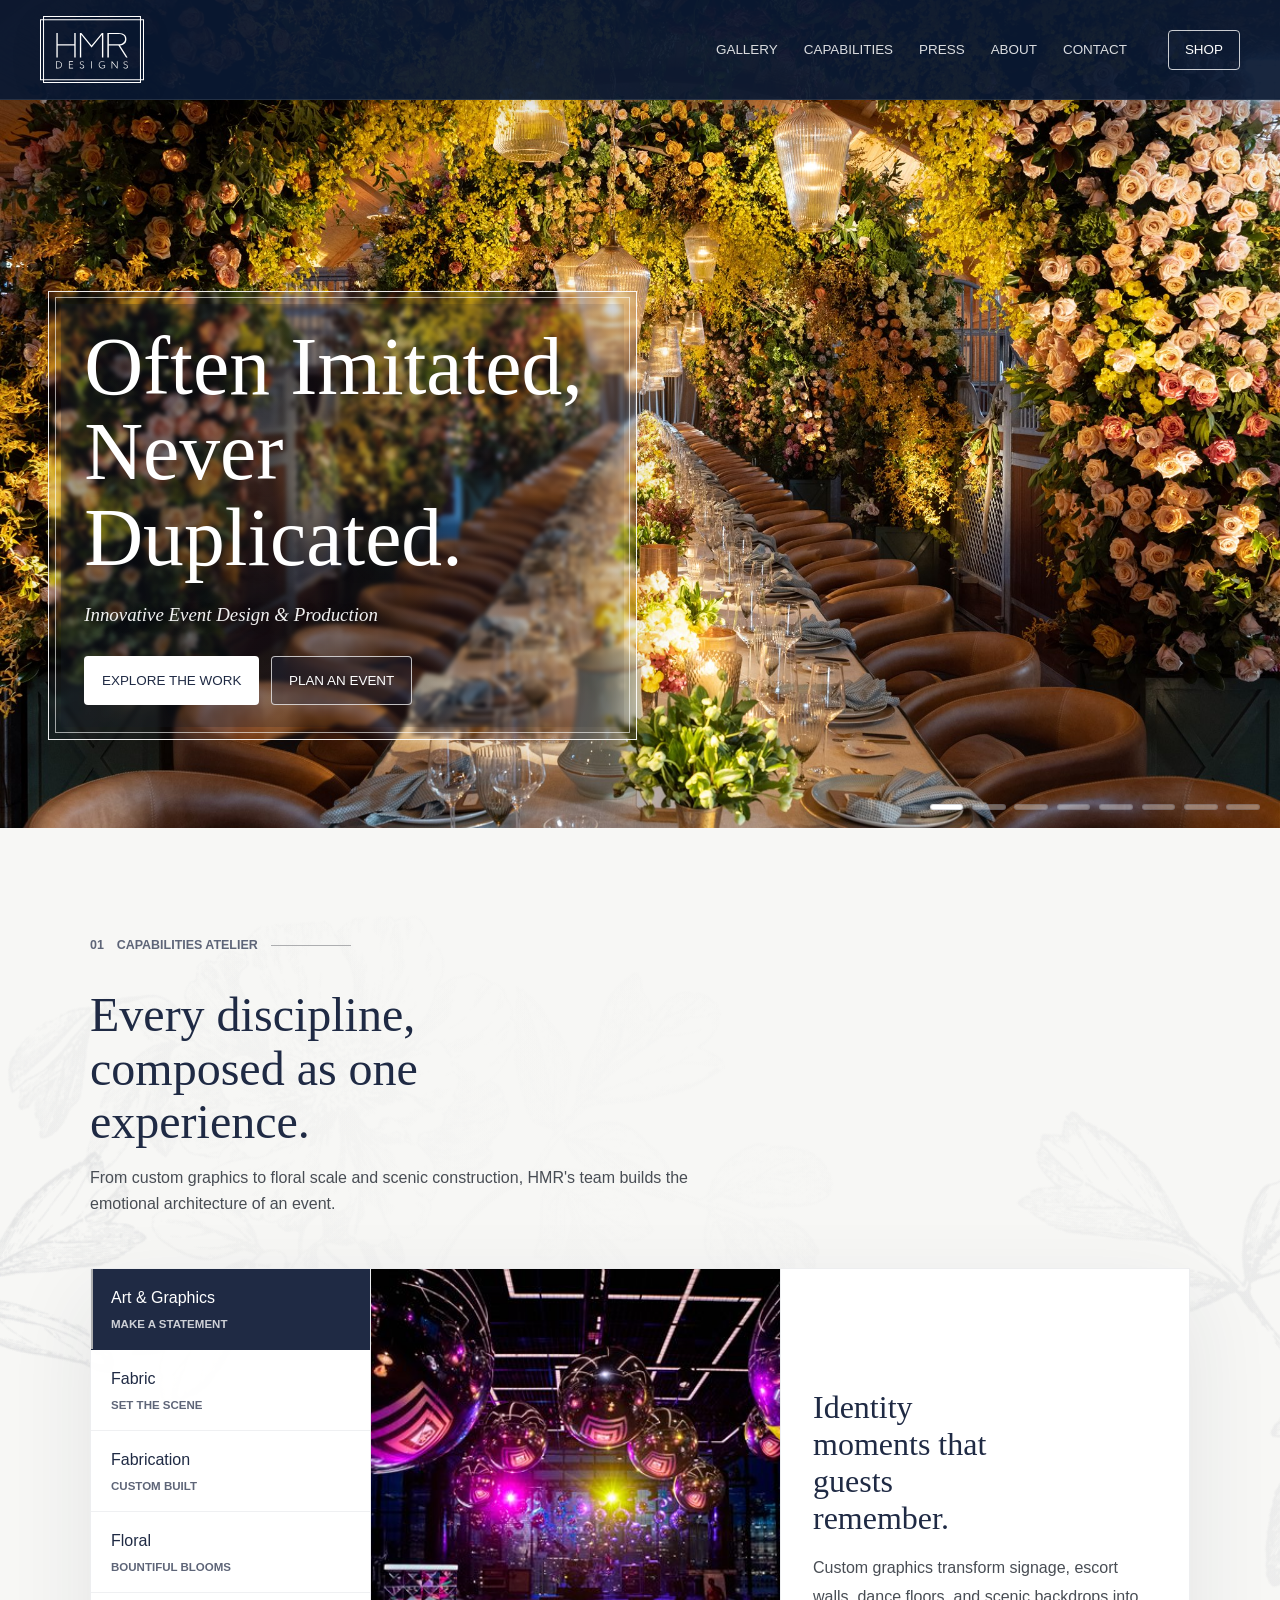
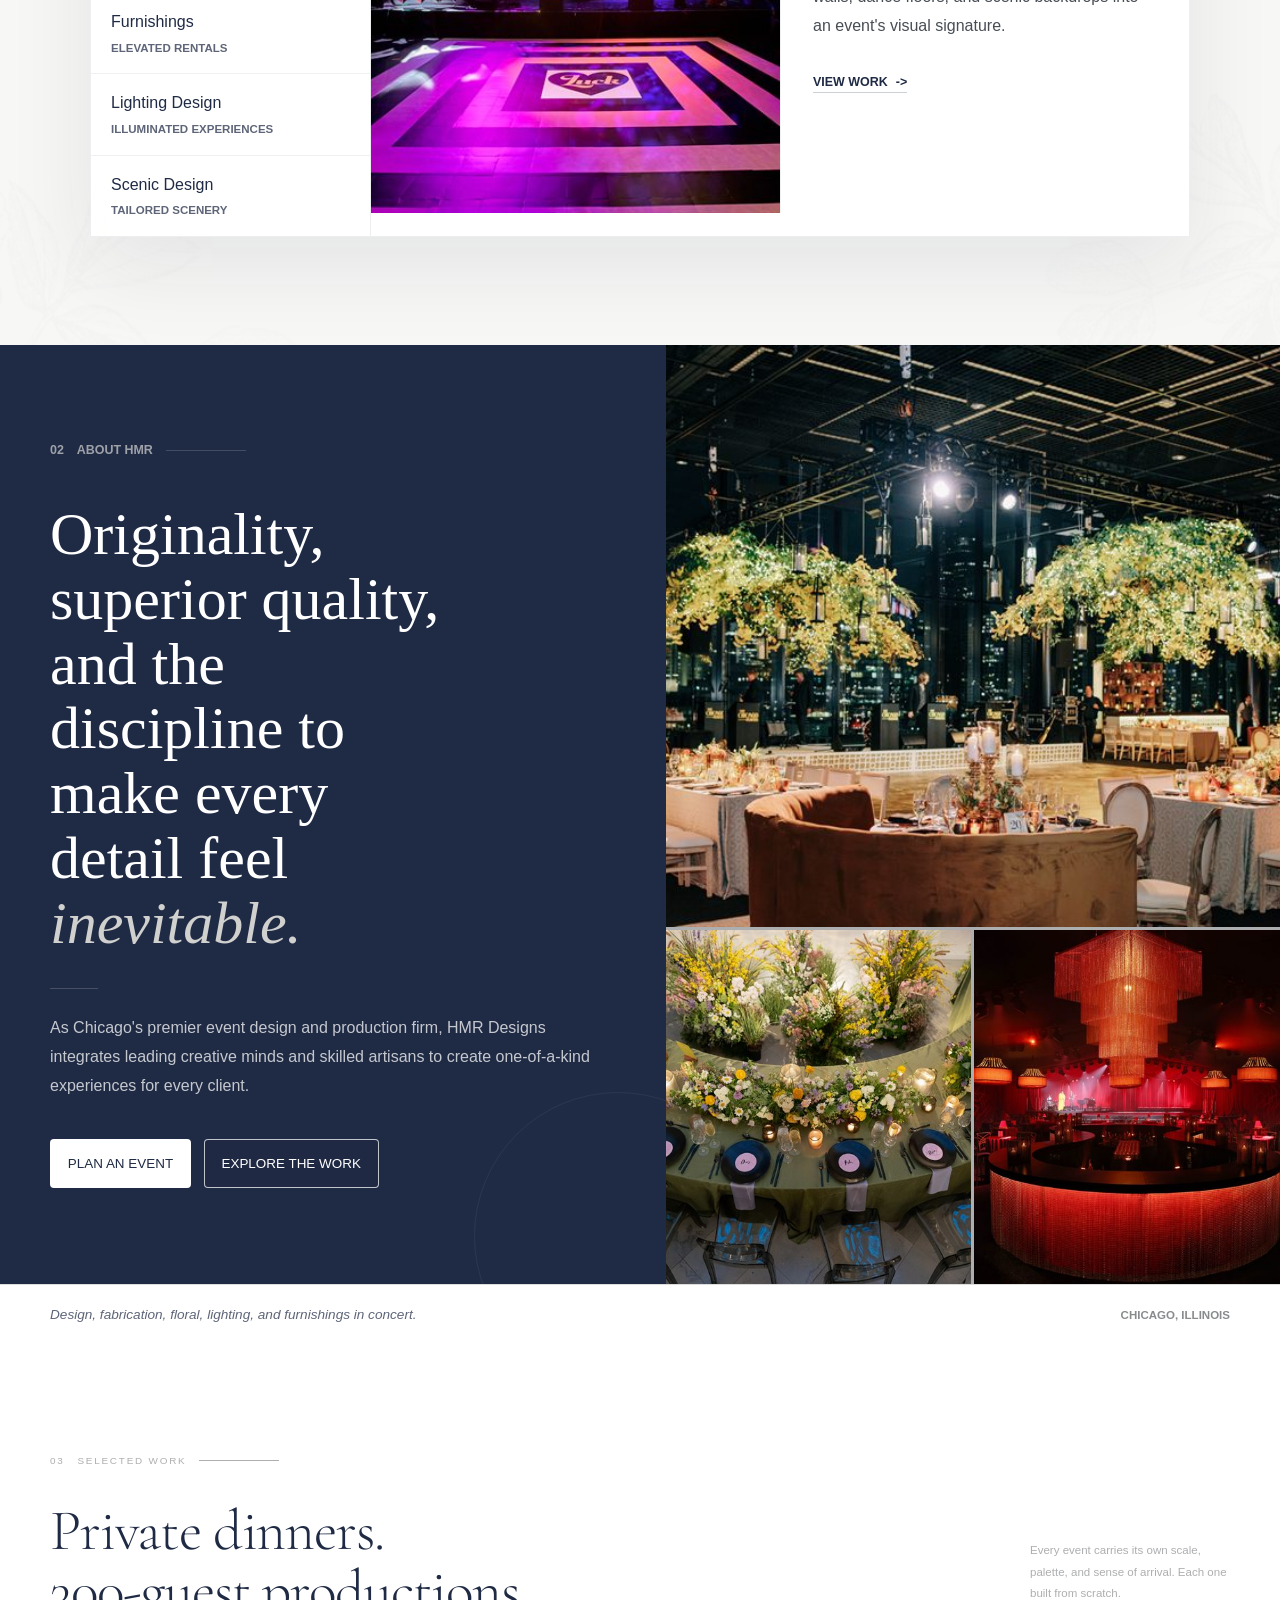
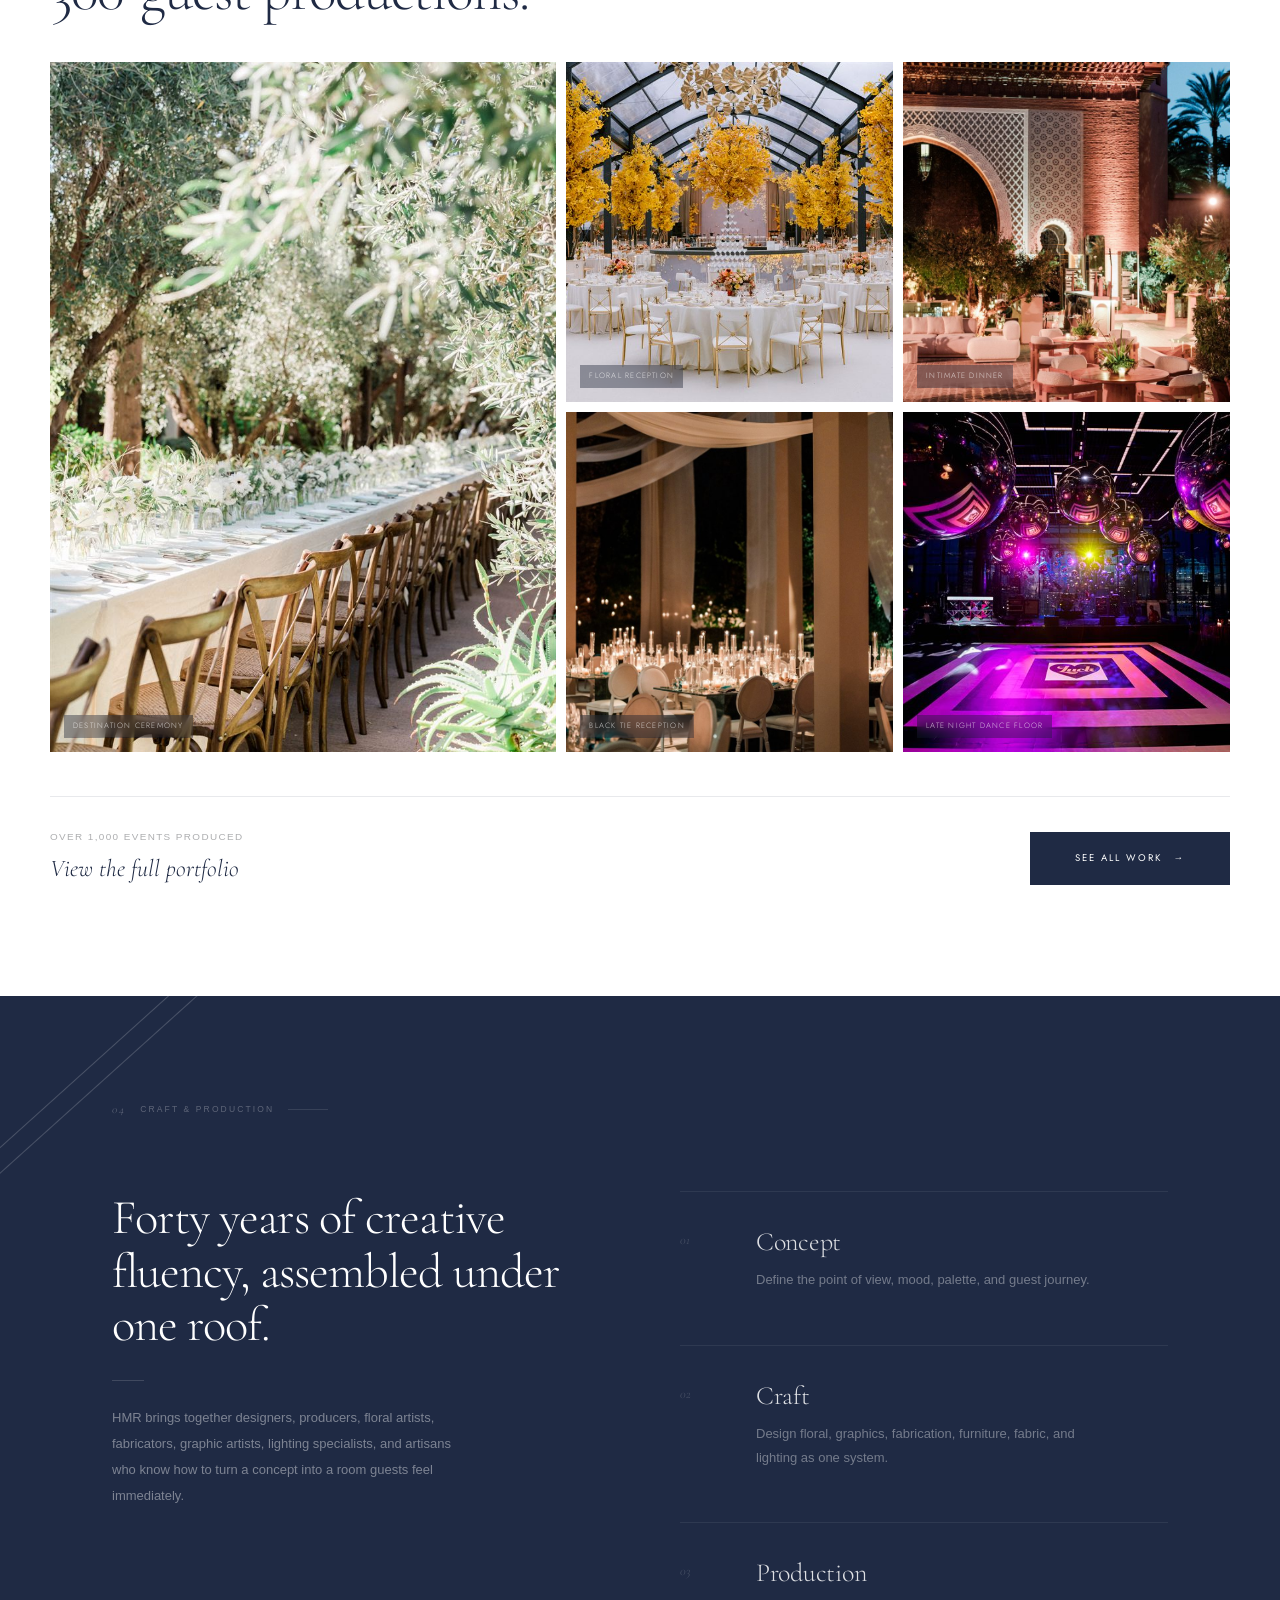
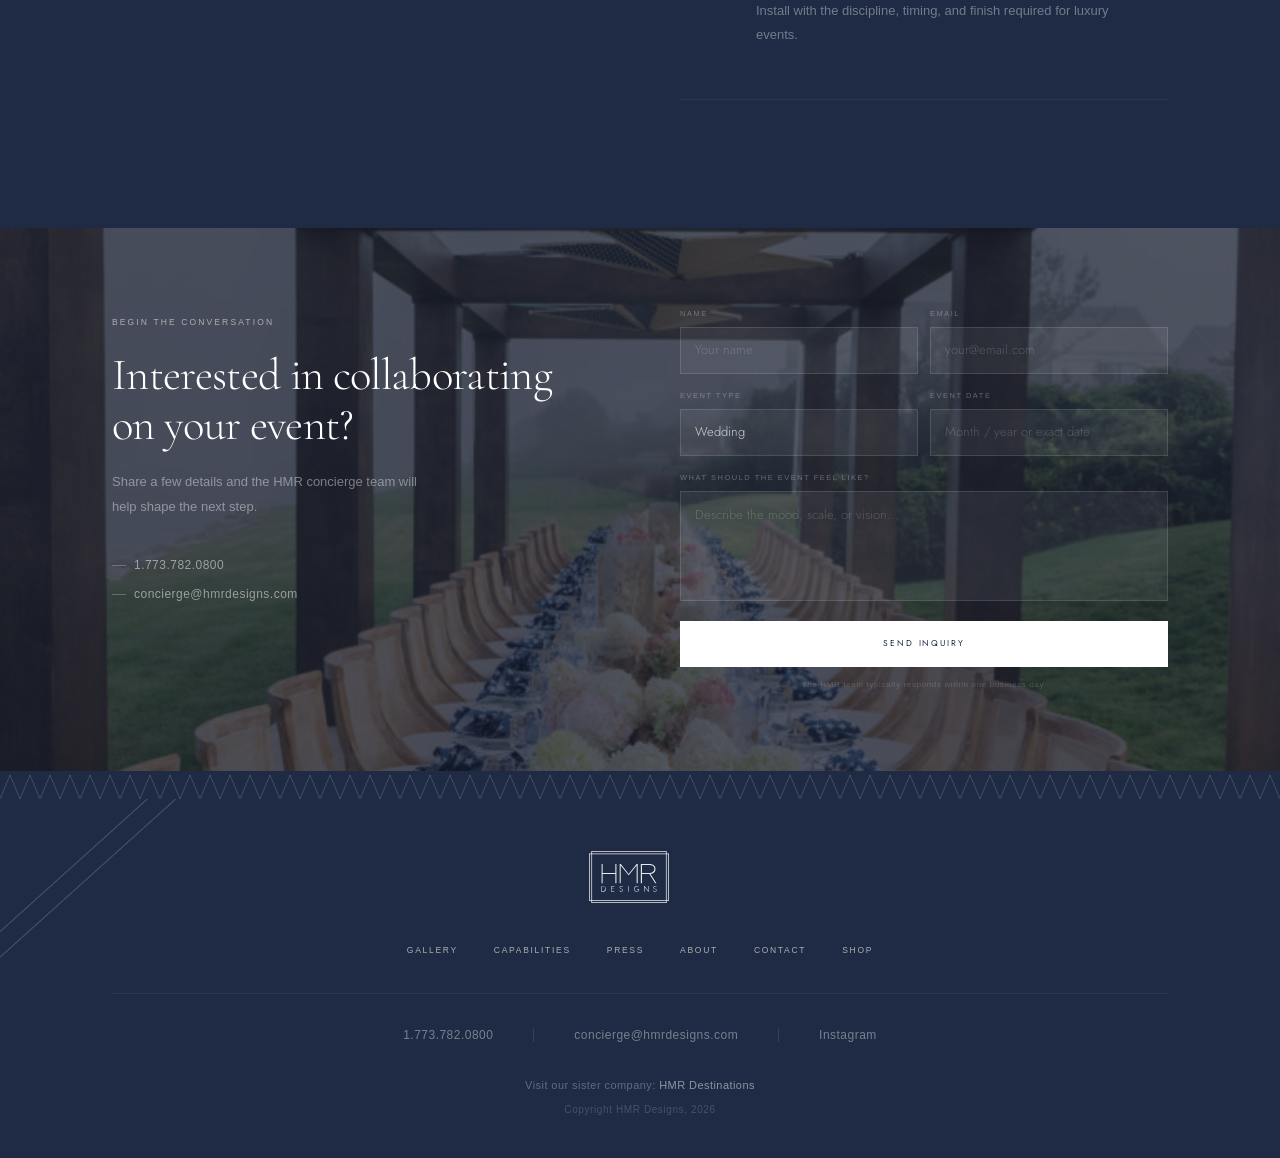
==== index.html @ d5c8f934 "Initial commit — HMR Designs site" ====
﻿<!doctype html>
<html lang="en">
  <head>
    <meta charset="utf-8">
    <meta name="viewport" content="width=device-width, initial-scale=1">
    <title>HMR Designs | Luxury Event Design & Production in Chicago</title>
    <meta
      name="description"
      content="HMR Designs is Chicago's premier event design and production firm, creating distinctive weddings, galas, corporate events, and private celebrations nationwide."
    >
    <meta name="robots" content="index, follow">
    <link rel="canonical" href="https://hmrdesigns.com/">
    <meta property="og:title" content="HMR Designs | Luxury Event Design & Production">
    <meta
      property="og:description"
      content="Conceptual design, floral, fabrication, graphics, lighting, fabric, furnishings, and scenic production for one-of-a-kind events."
    >
    <meta property="og:type" content="website">
    <meta property="og:url" content="https://hmrdesigns.com/">
    <meta property="og:image" content="assets/images/curated/hero-ally-connor-1536.jpg">
    <meta name="twitter:card" content="summary_large_image">
    <meta name="twitter:title" content="HMR Designs | Luxury Event Design & Production">
    <meta
      name="twitter:description"
      content="Tailored, refined event design and production for celebrations with a singular point of view."
    >
    <meta name="twitter:image" content="assets/images/curated/hero-ally-connor-1536.jpg">
    <link rel="icon" href="HMR-Web-Images/hmrdesigns.com_d7151a33-ef88-4022-9381-bea11927bcf3/favicon-32x32.png" type="image/png">
    <link rel="preload" as="image" href="assets/images/curated/hero-ally-connor-1536.jpg" imagesrcset="assets/images/curated/hero-ally-connor-768.jpg 768w, assets/images/curated/hero-ally-connor-1536.jpg 1536w, assets/images/curated/hero-ally-connor-2048.jpg 2048w">
    <link rel="preconnect" href="https://fonts.googleapis.com">
    <link href="https://fonts.googleapis.com/css2?family=Cormorant+Garamond:ital,wght@0,300;0,400;1,300;1,400&family=Jost:wght@200;300;400&display=swap" rel="stylesheet">
    <link rel="stylesheet" href="styles.css">
    <script type="application/ld+json">
      {
        "@context": "https://schema.org",
        "@type": "LocalBusiness",
        "name": "HMR Designs",
        "url": "https://hmrdesigns.com/",
        "image": "https://hmrdesigns.com/assets/images/curated/hero-ally-connor-1536.jpg",
        "telephone": "+1-773-782-0800",
        "email": "concierge@hmrdesigns.com",
        "address": {
          "@type": "PostalAddress",
          "addressLocality": "Chicago",
          "addressRegion": "IL",
          "addressCountry": "US"
        },
        "description": "Luxury event design and production firm specializing in floral, fabrication, graphics, lighting, fabric, furnishings, and scenic design for weddings, galas, corporate events, and private celebrations nationwide.",
        "areaServed": ["Chicago", "United States"],
        "sameAs": ["https://www.instagram.com/hmrdesigns/"]
      }
    </script>
  </head>
  <body>
    <a class="skip-link" href="#main">Skip to content</a>

    <header class="site-header" data-header>
      <a class="brand-mark" href="#top" aria-label="HMR Designs home">
        <img src="HMR%20ICONS%20and%20Logos/logo.svg" width="491" height="318" alt="HMR Designs">
      </a>

      <button class="menu-toggle" type="button" aria-expanded="false" aria-controls="site-nav">
        <span class="menu-toggle__line"></span>
        <span class="menu-toggle__text">Menu</span>
      </button>

      <nav class="site-nav" id="site-nav" aria-label="Primary navigation">
        <a href="#gallery">Gallery</a>
        <a href="#capabilities">Capabilities</a>
        <a href="#press">Press</a>
        <a href="#about">About</a>
        <a href="#contact">Contact</a>
        <a class="nav-cta" href="#shop">Shop</a>
      </nav>
    </header>

    <main id="main">
      <section class="hero" id="top" aria-label="HMR Designs homepage introduction">
        <div class="hero__media" aria-hidden="true">
          <picture class="hero-slide is-active">
            <img src="assets/images/curated/hero-floral-arch.jpg" alt="">
          </picture>
          <picture class="hero-slide">
            <img src="assets/images/curated/hero-luck-disco.jpg" alt="">
          </picture>
          <picture class="hero-slide">
            <img src="assets/images/curated/hero-daisy-tent.jpg" alt="">
          </picture>
          <picture class="hero-slide">
            <img src="assets/images/curated/hero-draped-reception.jpg" alt="">
          </picture>
          <picture class="hero-slide">
            <img src="assets/images/curated/hero-greenhouse.jpg" alt="">
          </picture>
          <picture class="hero-slide">
            <img src="assets/images/curated/hero-art-panels.jpg" alt="">
          </picture>
          <picture class="hero-slide">
            <img src="assets/images/curated/hero-colorful-tent.jpg" alt="">
          </picture>
          <picture class="hero-slide">
            <img src="assets/images/curated/hero-chateau.jpg" alt="">
          </picture>
        </div>

        <div class="hero__overlay"></div>
        <div class="hero__content reveal">
          <h1>Often Imitated, Never Duplicated.</h1>
          <p class="hero__tagline">Innovative Event Design &amp; Production</p>
          <div class="hero__actions">
            <a class="button button--light" href="#gallery">Explore the work</a>
            <a class="button button--outline" href="#contact">Plan an event</a>
          </div>
        </div>

        <div class="hero__controls" aria-label="Featured event images">
          <button type="button" class="hero-dot is-active" data-slide="0" aria-label="Image 1"></button>
          <button type="button" class="hero-dot" data-slide="1" aria-label="Image 2"></button>
          <button type="button" class="hero-dot" data-slide="2" aria-label="Image 3"></button>
          <button type="button" class="hero-dot" data-slide="3" aria-label="Image 4"></button>
          <button type="button" class="hero-dot" data-slide="4" aria-label="Image 5"></button>
          <button type="button" class="hero-dot" data-slide="5" aria-label="Image 6"></button>
          <button type="button" class="hero-dot" data-slide="6" aria-label="Image 7"></button>
          <button type="button" class="hero-dot" data-slide="7" aria-label="Image 8"></button>
        </div>
      </section>

      <section class="capabilities section-pad" id="capabilities">
        <div class="section-kicker reveal">
          <span>01</span>
          <span>Capabilities Atelier</span>
        </div>
        <div class="section-heading reveal">
          <h2>Every discipline, composed as one experience.</h2>
          <p>
            From custom graphics to floral scale and scenic construction, HMR's
            team builds the emotional architecture of an event.
          </p>
        </div>

        <div class="capability-shell reveal">
          <div class="capability-tabs" role="tablist" aria-label="HMR capabilities">
            <button id="tab-graphics" class="capability-tab is-active" type="button" role="tab" aria-selected="true" aria-controls="panel-graphics" data-panel="graphics">
              <span>Art &amp; Graphics</span>
              <small>Make a statement</small>
            </button>
            <button id="tab-fabric" class="capability-tab" type="button" role="tab" aria-selected="false" aria-controls="panel-fabric" data-panel="fabric" tabindex="-1">
              <span>Fabric</span>
              <small>Set the scene</small>
            </button>
            <button id="tab-fabrication" class="capability-tab" type="button" role="tab" aria-selected="false" aria-controls="panel-fabrication" data-panel="fabrication" tabindex="-1">
              <span>Fabrication</span>
              <small>Custom built</small>
            </button>
            <button id="tab-floral" class="capability-tab" type="button" role="tab" aria-selected="false" aria-controls="panel-floral" data-panel="floral" tabindex="-1">
              <span>Floral</span>
              <small>Bountiful blooms</small>
            </button>
            <button id="tab-furnishings" class="capability-tab" type="button" role="tab" aria-selected="false" aria-controls="panel-furnishings" data-panel="furnishings" tabindex="-1">
              <span>Furnishings</span>
              <small>Elevated rentals</small>
            </button>
            <button id="tab-lighting" class="capability-tab" type="button" role="tab" aria-selected="false" aria-controls="panel-lighting" data-panel="lighting" tabindex="-1">
              <span>Lighting Design</span>
              <small>Illuminated experiences</small>
            </button>
            <button id="tab-scenic" class="capability-tab" type="button" role="tab" aria-selected="false" aria-controls="panel-scenic" data-panel="scenic" tabindex="-1">
              <span>Scenic Design</span>
              <small>Tailored scenery</small>
            </button>
          </div>

          <div class="capability-panels">
            <article id="panel-graphics" class="capability-panel is-active" role="tabpanel" aria-labelledby="tab-graphics" data-panel="graphics">
              <picture>
                <source srcset="assets/images/curated/hero-nightlife-production-768.jpg 768w, assets/images/curated/hero-nightlife-production-1536.jpg 1536w, assets/images/curated/hero-nightlife-production-2048.jpg 2048w" sizes="(min-width: 900px) 46vw, 100vw">
                <img class="image-pos-56" src="assets/images/curated/hero-nightlife-production-1536.jpg" width="1536" height="1024" loading="lazy" decoding="async" alt="Custom graphic dance floor and dramatic nightlife production lighting.">
              </picture>
              <div>
                <h3>Identity moments that guests remember.</h3>
                <p>Custom graphics transform signage, escort walls, dance floors, and scenic backdrops into an event's visual signature.</p>
                <a class="capability-link" href="#gallery">View Work <span aria-hidden="true">-&gt;</span></a>
              </div>
            </article>
            <article id="panel-fabric" class="capability-panel" role="tabpanel" aria-labelledby="tab-fabric" data-panel="fabric" hidden>
              <picture>
                <source srcset="assets/images/curated/hero-ally-connor-768.jpg 768w, assets/images/curated/hero-ally-connor-1536.jpg 1536w, assets/images/curated/hero-ally-connor-2048.jpg 2048w" sizes="(min-width: 900px) 46vw, 100vw">
                <img class="image-pos-center" src="assets/images/curated/hero-ally-connor-1536.jpg" width="1536" height="1025" loading="lazy" decoding="async" alt="Layered reception with dramatic fabric canopy and candlelit dining.">
              </picture>
              <div>
                <h3>Rooms softened, shaped, and made theatrical.</h3>
                <p>Fabric creates scale, intimacy, movement, and atmosphere across ceremonies, receptions, stages, and dining environments.</p>
                <a class="capability-link" href="#gallery">View Work <span aria-hidden="true">-&gt;</span></a>
              </div>
            </article>
            <article id="panel-fabrication" class="capability-panel" role="tabpanel" aria-labelledby="tab-fabrication" data-panel="fabrication" hidden>
              <picture>
                <source srcset="assets/images/curated/about-production-lighting-768.jpg 768w, assets/images/curated/about-production-lighting-1536.jpg 1536w, assets/images/curated/about-production-lighting-2048.jpg 2048w" sizes="(min-width: 900px) 46vw, 100vw">
                <img class="image-pos-center" src="assets/images/curated/about-production-lighting-1536.jpg" width="1536" height="1024" loading="lazy" decoding="async" alt="Custom event build with suspended floral structures, lighting, and scenic production.">
              </picture>
              <div>
                <h3>Built pieces with presence and precision.</h3>
                <p>Custom scenic structures, bars, installations, and statement pieces are designed to hold up under both close inspection and guest energy.</p>
                <a class="capability-link" href="#gallery">View Work <span aria-hidden="true">-&gt;</span></a>
              </div>
            </article>
            <article id="panel-floral" class="capability-panel" role="tabpanel" aria-labelledby="tab-floral" data-panel="floral" hidden>
              <picture>
                <source srcset="assets/images/curated/hero-yellow-floral-768.jpg 768w, assets/images/curated/hero-yellow-floral-1536.jpg 1536w, assets/images/curated/hero-yellow-floral-2048.jpg 2048w" sizes="(min-width: 900px) 46vw, 100vw">
                <img class="image-pos-48" src="assets/images/curated/hero-yellow-floral-1536.jpg" width="1536" height="1152" loading="lazy" decoding="async" alt="Reception filled with sculptural yellow floral trees and bright white tables.">
              </picture>
              <div>
                <h3>Botanical design with architectural scale.</h3>
                <p>Floral work carries color, texture, and fragrance through the event while staying connected to the larger production story.</p>
                <a class="capability-link" href="#gallery">View Work <span aria-hidden="true">-&gt;</span></a>
              </div>
            </article>
            <article id="panel-furnishings" class="capability-panel" role="tabpanel" aria-labelledby="tab-furnishings" data-panel="furnishings" hidden>
              <picture>
                <source srcset="assets/images/curated/furnishings-royal-mansour-768.jpg 768w, assets/images/curated/furnishings-royal-mansour-1536.jpg 1536w, assets/images/curated/furnishings-royal-mansour-2048.jpg 2048w" sizes="(min-width: 900px) 46vw, 100vw">
                <img class="image-pos-42" src="assets/images/curated/furnishings-royal-mansour-1536.jpg" width="1536" height="2304" loading="lazy" decoding="async" alt="Candlelit reception seating with sculptural tables, chairs, and fabric details.">
              </picture>
              <div>
                <h3>Every seat, surface, and lounge with intent.</h3>
                <p>Furniture selections define how guests gather, linger, dine, and move through the celebration.</p>
                <a class="capability-link" href="#gallery">View Work <span aria-hidden="true">-&gt;</span></a>
              </div>
            </article>
            <article id="panel-lighting" class="capability-panel" role="tabpanel" aria-labelledby="tab-lighting" data-panel="lighting" hidden>
              <picture>
                <source srcset="assets/images/curated/lighting-red-lounge-768.jpg 768w, assets/images/curated/lighting-red-lounge-1536.jpg 1536w, assets/images/curated/lighting-red-lounge-2048.jpg 2048w" sizes="(min-width: 900px) 46vw, 100vw">
                <img class="image-pos-center" src="assets/images/curated/lighting-red-lounge-1536.jpg" width="1536" height="1024" loading="lazy" decoding="async" alt="Red-lit event lounge with glowing chandeliers, lamps, and stage lighting.">
              </picture>
              <div>
                <h3>Atmosphere tuned moment by moment.</h3>
                <p>Lighting brings dimension, rhythm, and emotional timing to the design, from ceremony glow to late-night transformation.</p>
                <a class="capability-link" href="#gallery">View Work <span aria-hidden="true">-&gt;</span></a>
              </div>
            </article>
            <article id="panel-scenic" class="capability-panel" role="tabpanel" aria-labelledby="tab-scenic" data-panel="scenic" hidden>
              <picture>
                <source srcset="assets/images/curated/scenic-glass-ceremony-768.jpg 768w, assets/images/curated/scenic-glass-ceremony-1536.jpg 1536w, assets/images/curated/scenic-glass-ceremony-2048.jpg 2048w" sizes="(min-width: 900px) 46vw, 100vw">
                <img class="image-pos-42" src="assets/images/curated/scenic-glass-ceremony-1536.jpg" width="1536" height="2048" loading="lazy" decoding="async" alt="Glass-walled ceremony environment with mountain views, aisle florals, and pale seating.">
              </picture>
              <div>
                <h3>Environments composed from the ground up.</h3>
                <p>Scenic design gives the event its world: arrival, reveal, ceremony, dinner, stage, and every transition in between.</p>
                <a class="capability-link" href="#gallery">View Work <span aria-hidden="true">-&gt;</span></a>
              </div>
            </article>
          </div>
        </div>
      </section>

      <section class="about-feature" id="about" aria-labelledby="about-title">
        <div class="about-feature__grid">
          <div class="about-feature__copy reveal">
            <div class="section-kicker section-kicker--on-dark">
              <span>02</span>
              <span>About HMR</span>
            </div>
            <h2 class="about-feature__title" id="about-title">
              Originality, superior quality, and the discipline to make every detail feel <em>inevitable.</em>
            </h2>
            <div class="about-feature__rule" aria-hidden="true"></div>
            <p>
              As Chicago's premier event design and production firm, HMR Designs integrates leading creative minds and skilled artisans to create one-of-a-kind experiences for every client.
            </p>
            <div class="about-feature__actions" aria-label="About HMR actions">
              <a class="button button--light" href="#contact">Plan an Event</a>
              <a class="button button--outline" href="#gallery">Explore the Work</a>
            </div>
          </div>

          <div class="about-feature__media reveal" aria-label="HMR event design details">
            <figure class="about-feature__image about-feature__image--hero">
              <picture>
                <source
                  srcset="assets/images/curated/about-reception-details-768.jpg 768w, assets/images/curated/about-reception-details-1536.jpg 1536w, assets/images/curated/about-reception-details-2048.jpg 2048w"
                  sizes="(min-width: 1040px) 48vw, 100vw"
                >
                <img
                  class="image-pos-center"
                  src="assets/images/curated/about-reception-details-1536.jpg"
                  width="1536"
                  height="1024"
                  loading="lazy"
                  decoding="async"
                  alt="Lush reception tables with layered floral, lighting, and scenic ceiling detail."
                >
              </picture>
            </figure>
            <figure class="about-feature__image">
              <picture>
                <source
                  srcset="assets/images/curated/about-floral-environment-768.jpg 768w, assets/images/curated/about-floral-environment-1536.jpg 1536w, assets/images/curated/about-floral-environment-2048.jpg 2048w"
                  sizes="(min-width: 1040px) 24vw, 50vw"
                >
                <img
                  class="image-pos-center"
                  src="assets/images/curated/about-floral-environment-1536.jpg"
                  width="1536"
                  height="1024"
                  loading="lazy"
                  decoding="async"
                  alt="Bright reception space with yellow floral trees and white dining tables."
                >
              </picture>
            </figure>
            <figure class="about-feature__image">
              <picture>
                <source
                  srcset="assets/images/curated/about-production-lighting-768.jpg 768w, assets/images/curated/about-production-lighting-1536.jpg 1536w, assets/images/curated/about-production-lighting-2048.jpg 2048w"
                  sizes="(min-width: 1040px) 24vw, 50vw"
                >
                <img
                  class="image-pos-center"
                  src="assets/images/curated/about-production-lighting-1536.jpg"
                  width="1536"
                  height="1024"
                  loading="lazy"
                  decoding="async"
                  alt="Modern event production with suspended lighting, floral canopies, and skyline views."
                >
              </picture>
            </figure>
          </div>
        </div>

        <div class="about-feature__caption reveal">
          <span>Design, fabrication, floral, lighting, and furnishings in concert.</span>
          <span>Chicago, Illinois</span>
        </div>
      </section>

      <section class="gallery section-pad" id="gallery">
        <div class="section-kicker reveal">
          <span>03</span>
          <span>Selected Work</span>
        </div>

        <div class="gallery-headline reveal">
          <h2>Private dinners.<br>300-guest productions.</h2>
          <p>Every event carries its own scale, palette, and sense of arrival. Each one built from scratch.</p>
        </div>

        <div class="gallery-wrap reveal" aria-label="Selected HMR event work">
          <div class="gallery-mosaic">

            <div class="gallery-item gallery-item--hero">
              <picture>
                <source srcset="assets/images/curated/gallery-oberoi-ceremony-768.jpg 768w, assets/images/curated/gallery-oberoi-ceremony-1536.jpg 1536w, assets/images/curated/gallery-oberoi-ceremony-2048.jpg 2048w" sizes="(min-width: 900px) 52vw, 100vw">
                <img class="image-pos-42" src="assets/images/curated/gallery-oberoi-ceremony-1536.jpg" width="1536" height="2304" loading="lazy" decoding="async" alt="Destination ceremony aisle with lush florals beneath a glass pavilion.">
              </picture>
              <div class="img-tag">Destination ceremony</div>
              <div class="img-overlay">
                <span class="overlay-title">Outdoor ceremony design</span>
                <span class="overlay-sub">Ceremony &mdash; Abroad</span>
              </div>
            </div>

            <div class="gallery-item gallery-item--sm">
              <picture>
                <source srcset="assets/images/curated/hero-yellow-floral-768.jpg 768w, assets/images/curated/hero-yellow-floral-1536.jpg 1536w, assets/images/curated/hero-yellow-floral-2048.jpg 2048w" sizes="(min-width: 900px) 24vw, 100vw">
                <img class="image-pos-48" src="assets/images/curated/hero-yellow-floral-1536.jpg" width="1536" height="1152" loading="lazy" decoding="async" alt="Bright reception environment with yellow floral trees and white dining tables.">
              </picture>
              <div class="img-tag">Floral reception</div>
              <div class="img-overlay">
                <span class="overlay-title">Full floral environment</span>
                <span class="overlay-sub">Reception &mdash; Chicago</span>
              </div>
            </div>

            <div class="gallery-item gallery-item--sm">
              <picture>
                <source srcset="assets/images/curated/furnishings-royal-mansour-768.jpg 768w, assets/images/curated/furnishings-royal-mansour-1536.jpg 1536w, assets/images/curated/furnishings-royal-mansour-2048.jpg 2048w" sizes="(min-width: 900px) 24vw, 100vw">
                <img class="image-pos-42" src="assets/images/curated/furnishings-royal-mansour-1536.jpg" width="1536" height="2304" loading="lazy" decoding="async" alt="Candlelit intimate reception seating with sculptural furnishings.">
              </picture>
              <div class="img-tag">Intimate dinner</div>
              <div class="img-overlay">
                <span class="overlay-title">Candlelit private dining</span>
                <span class="overlay-sub">Reception &mdash; Chicago</span>
              </div>
            </div>

            <div class="gallery-item gallery-item--sm">
              <picture>
                <source srcset="assets/images/curated/gallery-royal-candlelit-768.jpg 768w, assets/images/curated/gallery-royal-candlelit-1536.jpg 1536w, assets/images/curated/gallery-royal-candlelit-2048.jpg 2048w" sizes="(min-width: 900px) 24vw, 100vw">
                <img class="image-pos-50" src="assets/images/curated/gallery-royal-candlelit-1536.jpg" width="1536" height="1024" loading="lazy" decoding="async" alt="Candlelit reception dining under sculptural fabric.">
              </picture>
              <div class="img-tag">Black tie reception</div>
              <div class="img-overlay">
                <span class="overlay-title">Candlelit reception</span>
                <span class="overlay-sub">Reception &mdash; Chicago</span>
              </div>
            </div>

            <div class="gallery-item gallery-item--sm">
              <picture>
                <source srcset="assets/images/curated/hero-nightlife-production-768.jpg 768w, assets/images/curated/hero-nightlife-production-1536.jpg 1536w, assets/images/curated/hero-nightlife-production-2048.jpg 2048w" sizes="(min-width: 900px) 24vw, 100vw">
                <img class="image-pos-56" src="assets/images/curated/hero-nightlife-production-1536.jpg" width="1536" height="1024" loading="lazy" decoding="async" alt="Nightlife production with custom dance floor graphics and saturated lighting.">
              </picture>
              <div class="img-tag">Late night dance floor</div>
              <div class="img-overlay">
                <span class="overlay-title">Custom production nightlife</span>
                <span class="overlay-sub">Corporate &mdash; Chicago</span>
              </div>
            </div>

          </div>
        </div>

        <div class="gallery-cta reveal">
          <div class="gallery-cta__left">
            <span class="gallery-cta__eyebrow">Over 1,000 events produced</span>
            <span class="gallery-cta__italic">View the full portfolio</span>
          </div>
          <a class="gallery-cta__btn" href="#contact">See All Work <span aria-hidden="true">&rarr;</span></a>
        </div>
      </section>

      <!-- Craft & Production -->
      <section class="craft-section" id="press">
        <img class="craft-floral craft-floral--1" src="PICSSSSSSSSS/1.png" aria-hidden="true" alt="" width="1024" height="1024">
        <img class="craft-floral craft-floral--2" src="PICSSSSSSSSS/2.png" aria-hidden="true" alt="" width="1024" height="1024">
        <div class="craft-inner">
          <div class="craft-tag reveal">
            <span class="craft-tag__num">04</span>
            Craft &amp; Production
          </div>
          <div class="craft-grid">
            <div class="craft-left reveal">
              <h2>Forty years of creative fluency, assembled under one roof.</h2>
              <div class="craft-rule"></div>
              <p>HMR brings together designers, producers, floral artists, fabricators, graphic artists, lighting specialists, and artisans who know how to turn a concept into a room guests feel immediately.</p>
            </div>
            <div class="craft-right reveal">
              <div class="process-item">
                <span class="process-num">01</span>
                <div class="process-body">
                  <h3 class="process-title">Concept</h3>
                  <p class="process-desc">Define the point of view, mood, palette, and guest journey.</p>
                  <div class="process-detail">Design direction &amp; mood development</div>
                </div>
              </div>
              <div class="process-item">
                <span class="process-num">02</span>
                <div class="process-body">
                  <h3 class="process-title">Craft</h3>
                  <p class="process-desc">Design floral, graphics, fabrication, furniture, fabric, and lighting as one system.</p>
                  <div class="process-detail">All disciplines built in-house</div>
                </div>
              </div>
              <div class="process-item">
                <span class="process-num">03</span>
                <div class="process-body">
                  <h3 class="process-title">Production</h3>
                  <p class="process-desc">Install with the discipline, timing, and finish required for luxury events.</p>
                  <div class="process-detail">Full install &amp; day-of execution</div>
                </div>
              </div>
            </div>
          </div>
        </div>
      </section>

      <!-- Contact Band -->
      <div class="contact-band" id="contact">
        <div class="contact-bg" aria-hidden="true">
          <img src="HMR-Web-Images/TKBRehearsal-768x1023.jpg.jpeg" width="768" height="1023" loading="lazy" decoding="async" alt="">
        </div>
        <div class="contact-inner">
          <div class="contact-left">
            <span class="contact-eyebrow">Begin the Conversation</span>
            <h2 class="contact-headline">Interested in collaborating on your event?</h2>
            <p class="contact-sub">Share a few details and the HMR concierge team will help shape the next step.</p>
            <div class="contact-links">
              <a href="tel:+17737820800" class="contact-link">1.773.782.0800</a>
              <a href="mailto:concierge@hmrdesigns.com" class="contact-link">concierge@hmrdesigns.com</a>
            </div>
          </div>
          <form class="contact-form" data-inquiry-form>
            <div class="cb-form-row">
              <div class="cb-form-field">
                <label class="cb-form-label" for="name">Name</label>
                <input class="cb-form-input" id="name" name="name" type="text" placeholder="Your name" autocomplete="name" required>
              </div>
              <div class="cb-form-field">
                <label class="cb-form-label" for="email">Email</label>
                <input class="cb-form-input" id="email" name="email" type="email" placeholder="your@email.com" autocomplete="email" required>
              </div>
            </div>
            <div class="cb-form-row">
              <div class="cb-form-field">
                <label class="cb-form-label" for="eventType">Event Type</label>
                <select class="cb-form-select" id="eventType" name="eventType">
                  <option>Wedding</option>
                  <option>Corporate</option>
                  <option>Social</option>
                  <option>Destination</option>
                  <option>Other</option>
                </select>
              </div>
              <div class="cb-form-field">
                <label class="cb-form-label" for="date">Event Date</label>
                <input class="cb-form-input" id="date" name="date" type="text" placeholder="Month / year or exact date">
              </div>
            </div>
            <div class="cb-form-row cb-form-row--full">
              <div class="cb-form-field">
                <label class="cb-form-label" for="message">What should the event feel like?</label>
                <textarea class="cb-form-textarea" id="message" name="message" placeholder="Describe the mood, scale, or vision…" required></textarea>
              </div>
            </div>
            <button class="cb-btn-submit" type="submit">Send Inquiry</button>
            <p class="cb-form-note">The HMR team typically responds within one business day.</p>
          </form>
        </div>
      </div>
    </main>

    <!-- Herringbone Divider -->
    <div class="herringbone" aria-hidden="true">
      <svg viewBox="0 0 1440 28" preserveAspectRatio="xMidYMid slice" xmlns="http://www.w3.org/2000/svg">
        <defs>
          <pattern id="hb" x="0" y="0" width="40" height="28" patternUnits="userSpaceOnUse">
            <polyline points="0,28 10,4 20,28" fill="none" stroke="rgba(173,174,176,0.25)" stroke-width="1"/>
            <polyline points="20,28 30,4 40,28" fill="none" stroke="rgba(173,174,176,0.25)" stroke-width="1"/>
          </pattern>
        </defs>
        <rect width="1440" height="28" fill="url(#hb)"/>
      </svg>
    </div>

    <!-- Footer -->
    <footer class="site-footer" id="shop">
      <img class="footer-floral footer-floral--1" src="PICSSSSSSSSS/1.png" aria-hidden="true" alt="" width="1024" height="1024">
      <img class="footer-floral footer-floral--2" src="PICSSSSSSSSS/2.png" aria-hidden="true" alt="" width="1024" height="1024">
      <div class="footer-inner">
        <a class="footer-logo" href="#top" aria-label="Back to top">
          <img src="HMR%20ICONS%20and%20Logos/logo.svg" width="491" height="318" alt="HMR Designs">
        </a>
        <ul class="footer-nav" aria-label="Footer navigation">
          <li><a href="#gallery">Gallery</a></li>
          <li><a href="#capabilities">Capabilities</a></li>
          <li><a href="#press">Press</a></li>
          <li><a href="#about">About</a></li>
          <li><a href="#contact">Contact</a></li>
          <li><a href="#shop">Shop</a></li>
        </ul>
        <div class="footer-rule"></div>
        <div class="footer-contact">
          <a href="tel:+17737820800">1.773.782.0800</a>
          <div class="sep" aria-hidden="true"></div>
          <a href="mailto:concierge@hmrdesigns.com">concierge@hmrdesigns.com</a>
          <div class="sep" aria-hidden="true"></div>
          <a href="https://www.instagram.com/hmrdesigns/" rel="noreferrer">Instagram</a>
        </div>
        <div class="footer-bottom">
          <p class="footer-sister">Visit our sister company: <a href="https://hmrdestinations.hmrdesigns.com/" rel="noreferrer">HMR Destinations</a></p>
          <p class="footer-copy">Copyright HMR Designs, 2026</p>
        </div>
      </div>
    </footer>
    <script src="main.js" defer></script>
  </body>
</html>
---- styles.css ----
﻿:root {
  --gray-100: #f7f7f5;
  --gray-200: #d0d0ce;
  --gray-300: #adaeb0;
  --gray-500: #888b8d;
  --blue-500: #5e6578;
  --blue-700: #1f2a44;
  --blue-800: #1b365d;
  --green-600: #486553;
  --ink: #1a1b1f;
  --white: #ffffff;
  --shadow: 0 28px 70px rgba(27, 54, 93, 0.18);
}

*,
*::before,
*::after {
  box-sizing: border-box;
}

html {
  scroll-behavior: smooth;
  scroll-padding-top: 6.25rem;
}

body {
  margin: 0;
  color: var(--ink);
  background: var(--gray-100);
  font-family: "Avenir Next", "Segoe UI", Arial, sans-serif;
  line-height: 1.6;
}

body.nav-open {
  overflow: hidden;
}

img,
picture {
  display: block;
  max-width: 100%;
}

img {
  height: auto;
}

a {
  color: inherit;
  text-decoration: none;
}

button,
input,
select,
textarea {
  font: inherit;
}

:focus-visible {
  outline: 3px solid var(--green-600);
  outline-offset: 4px;
}

::selection {
  color: var(--white);
  background: var(--blue-700);
}

.skip-link {
  position: fixed;
  z-index: 100;
  top: 1rem;
  left: 1rem;
  padding: 0.8rem 1rem;
  color: var(--white);
  background: var(--blue-700);
  transform: translateY(-150%);
  transition: transform 180ms ease;
}

.skip-link:focus {
  transform: translateY(0);
}

.site-header {
  position: fixed;
  z-index: 50;
  top: 0;
  left: 0;
  width: 100%;
  display: flex;
  align-items: center;
  justify-content: space-between;
  gap: 1.5rem;
  min-height: 5.25rem;
  padding: 1rem 1.25rem;
  color: var(--white);
  background: rgba(10, 25, 50, 0.94);
  border-bottom: 1px solid rgba(255, 255, 255, 0.1);
  box-shadow: 0 12px 34px rgba(0, 0, 0, 0.14);
  transition: background 220ms ease, box-shadow 220ms ease;
}

.site-header.is-scrolled,
.site-header.is-open {
  background: rgba(10, 25, 50, 0.96);
  box-shadow: 0 14px 36px rgba(0, 0, 0, 0.16);
}

.site-header.is-scrolled {
  min-height: 5.25rem;
}

.brand-mark,
.footer-logo {
  display: inline-flex;
  align-items: center;
}

.brand-mark {
  position: relative;
  z-index: 2;
  flex: 0 0 auto;
  width: 5.2rem;
}

.footer-logo {
  width: 6.4rem;
}

.brand-mark img,
.footer-logo img {
  width: 100%;
  filter: drop-shadow(0 8px 18px rgba(0, 0, 0, 0.16));
}

.site-nav {
  display: none;
  position: relative;
  z-index: 2;
}

.site-nav a,
.footer-inner nav a {
  position: relative;
  font-size: 0.84rem;
  font-weight: 500;
  text-transform: uppercase;
  color: rgba(255, 255, 255, 0.85);
  text-shadow: none;
  transition: color 180ms ease, opacity 180ms ease;
}

.site-nav a:hover,
.site-nav a:focus-visible {
  color: var(--white);
}

.site-nav a::after,
.footer-inner nav a::after {
  position: absolute;
  right: 0;
  bottom: -0.35rem;
  left: 0;
  height: 1px;
  content: "";
  background: currentColor;
  transform: scaleX(0);
  transform-origin: left;
  transition: transform 180ms ease;
}

.site-nav a:hover::after,
.site-nav a:focus-visible::after,
.footer-inner nav a:hover::after,
.footer-inner nav a:focus-visible::after {
  transform: scaleX(1);
}

.site-nav a::after {
  display: none;
}

.site-nav .nav-cta {
  color: var(--white);
  opacity: 1;
}

.menu-toggle {
  position: relative;
  z-index: 2;
  display: inline-flex;
  align-items: center;
  gap: 0.65rem;
  min-height: 2.75rem;
  padding: 0.6rem 0.8rem;
  color: var(--white);
  background: transparent;
  border: 1px solid rgba(255, 255, 255, 0.65);
  border-radius: 4px;
  cursor: pointer;
}

.menu-toggle__line {
  width: 1.1rem;
  height: 1px;
  background: currentColor;
  box-shadow: 0 6px 0 currentColor, 0 -6px 0 currentColor;
}

.menu-toggle__text {
  font-size: 0.8rem;
  font-weight: 700;
  text-transform: uppercase;
}

.site-nav.is-open {
  position: fixed;
  inset: 5.75rem 1rem auto 1rem;
  display: grid;
  gap: 0;
  padding: 1rem;
  color: var(--white);
  background: rgba(10, 25, 50, 0.98);
  border: 1px solid rgba(255, 255, 255, 0.2);
  border-radius: 6px;
  box-shadow: var(--shadow);
}

.site-nav.is-open a {
  min-height: 3.25rem;
  display: flex;
  align-items: center;
  border-bottom: 1px solid rgba(255, 255, 255, 0.16);
}

.site-nav.is-open a:last-child {
  border-bottom: 0;
}

.site-nav.is-open .nav-cta {
  justify-content: center;
  min-height: 2.8rem;
  margin-top: 0.75rem;
  border: 1px solid rgba(255, 255, 255, 0.8);
  border-radius: 4px;
}

.hero {
  position: relative;
  min-height: 92svh;
  display: grid;
  align-items: end;
  overflow: hidden;
  color: var(--white);
  background: var(--blue-700);
}

.hero__media,
.hero-slide,
.hero-slide img,
.hero__overlay {
  position: absolute;
  inset: 0;
}

.hero-slide {
  opacity: 0;
  transition: opacity 900ms ease, transform 6000ms ease;
  transform: scale(1.02);
}

.hero-slide.is-active {
  opacity: 1;
  transform: scale(1);
}

.hero-slide img {
  width: 100%;
  height: 100%;
  object-fit: cover;
  object-position: center;
}

.hero-slide:nth-child(1) img {
  object-position: center center;
}

.hero-slide:nth-child(2) img {
  object-position: center 48%;
}

.hero-slide:nth-child(3) img {
  object-position: center 56%;
}

.hero__overlay {
  z-index: 1;
  background: none;
}

.hero__content {
  position: relative;
  z-index: 2;
  isolation: isolate;
  width: min(calc(100% - 2.5rem), 39.5rem);
  margin: 8.5rem 1.25rem 5.25rem;
  padding: 1.35rem 1.2rem 1.45rem;
  background: rgba(31, 42, 68, 0.1);
  border: 1px solid rgba(255, 255, 255, 0.92);
  box-shadow: 0 18px 52px rgba(0, 0, 0, 0.12);
  -webkit-backdrop-filter: blur(2px);
  backdrop-filter: blur(2px);
}

.hero__content::before {
  position: absolute;
  inset: 0.36rem;
  z-index: 1;
  content: "";
  border: 1px solid rgba(255, 255, 255, 0.6);
  pointer-events: none;
}

.hero__content::after {
  position: absolute;
  inset: 0.75rem;
  z-index: 0;
  content: "";
  background: linear-gradient(90deg, rgba(21, 27, 37, 0.34), rgba(21, 27, 37, 0.1));
  pointer-events: none;
}

.hero__content > * {
  position: relative;
  z-index: 2;
}

.eyebrow,
.section-kicker,
.form-note {
  font-size: 0.78rem;
  font-weight: 800;
  text-transform: uppercase;
}

.eyebrow {
  margin: 0 0 1.2rem;
  color: rgba(255, 255, 255, 0.78);
}

h1,
h2,
h3,
.statement {
  margin: 0;
  font-family: "Bodoni 72", Didot, "Baskerville", "Times New Roman", serif;
  font-weight: 400;
  line-height: 1.05;
}

h1 {
  max-width: 13ch;
  font-size: 3.25rem;
  text-shadow: 0 2px 18px rgba(0, 0, 0, 0.24);
}

.hero__lede {
  max-width: 34rem;
  margin: 1.4rem 0 0;
  font-size: 1.05rem;
  color: rgba(255, 255, 255, 0.86);
}

.hero__tagline {
  max-width: 34rem;
  margin: 1.2rem 0 0;
  color: rgba(255, 255, 255, 0.94);
  font-family: Baskerville, "Libre Baskerville", Georgia, serif;
  font-size: 1.18rem;
  font-style: italic;
  text-shadow: 0 2px 16px rgba(0, 0, 0, 0.28);
}

.hero__actions {
  display: flex;
  flex-wrap: wrap;
  gap: 0.75rem;
  margin-top: 1.65rem;
}

.button {
  display: inline-flex;
  align-items: center;
  justify-content: center;
  min-height: 2.9rem;
  padding: 0.8rem 1.05rem;
  border: 1px solid transparent;
  border-radius: 4px;
  font-size: 0.84rem;
  font-weight: 500;
  text-transform: uppercase;
  transition: transform 160ms ease, background 160ms ease, color 160ms ease, border-color 160ms ease;
}

.button:hover,
.button:focus-visible {
  transform: translateY(-2px);
}

.button--light {
  color: var(--blue-700);
  background: var(--white);
}

.button--outline {
  color: var(--white);
  border-color: rgba(255, 255, 255, 0.72);
  background: rgba(31, 42, 68, 0.32);
}

.button--outline:hover,
.button--outline:focus-visible {
  color: var(--blue-700);
  background: var(--white);
}

.button--dark {
  color: var(--white);
  background: var(--blue-700);
}

.hero__controls {
  position: absolute;
  z-index: 3;
  right: 1.25rem;
  bottom: 1.1rem;
  display: flex;
  gap: 0.55rem;
}

.hero-dot {
  width: 2.1rem;
  height: 0.42rem;
  padding: 0;
  background: rgba(255, 255, 255, 0.36);
  border: 1px solid rgba(31, 42, 68, 0.18);
  border-radius: 4px;
  cursor: pointer;
}

.hero-dot.is-active {
  background: var(--white);
}

.section-pad {
  padding: 4.75rem 1.25rem;
}

.section-kicker {
  display: flex;
  gap: 0.8rem;
  align-items: center;
  margin-bottom: 2rem;
  color: var(--blue-500);
}

.section-kicker::after {
  display: block;
  width: 5rem;
  height: 1px;
  content: "";
  background: var(--gray-300);
}

.gallery {
  background: var(--white);
}

.gallery .section-kicker {
  font-size: 0.62rem;
  font-weight: 300;
  letter-spacing: 0.18em;
  color: var(--gray-mid, #ADAEB0);
}

.craft-grid {
  display: grid;
  gap: 2rem;
}

.statement {
  margin-bottom: 1.25rem;
  color: var(--blue-700);
  font-size: 2.35rem;
}

.section-heading p,
.capability-panel p {
  color: #484d54;
}

.about-feature {
  display: grid;
  grid-template-rows: auto auto;
  overflow: hidden;
  background: var(--white);
}

.about-feature__grid {
  display: grid;
}

.about-feature__copy {
  position: relative;
  display: flex;
  flex-direction: column;
  justify-content: center;
  min-height: 34rem;
  padding: 4.75rem 1.25rem;
  overflow: hidden;
  color: var(--white);
  background: var(--blue-700);
}

.about-feature__copy::after {
  position: absolute;
  right: -6rem;
  bottom: -6rem;
  width: 18rem;
  height: 18rem;
  pointer-events: none;
  content: "";
  border: 1px solid rgba(255, 255, 255, 0.06);
  border-radius: 50%;
}

.about-feature .section-kicker {
  max-width: none;
  margin-right: 0;
  margin-bottom: 2.6rem;
  margin-left: 0;
  color: rgba(208, 208, 206, 0.72);
}

.section-kicker--on-dark::after {
  background: rgba(255, 255, 255, 0.16);
}

.about-feature__title {
  max-width: 13ch;
  color: var(--white);
  font-size: 2.65rem;
  line-height: 1.08;
}

.about-feature__title em {
  color: var(--gray-200);
  font-style: italic;
}

.about-feature__rule {
  width: 3rem;
  height: 1px;
  margin: 2rem 0 1.6rem;
  background: rgba(255, 255, 255, 0.18);
}

.about-feature__copy p {
  max-width: 35rem;
  margin: 0 0 2.4rem;
  color: rgba(255, 255, 255, 0.74);
  font-size: 1rem;
  line-height: 1.8;
}

.about-feature__actions {
  display: flex;
  flex-wrap: wrap;
  gap: 0.8rem;
}

.about-feature__media {
  display: grid;
  grid-template-columns: repeat(2, minmax(0, 1fr));
  gap: 3px;
  min-height: 30rem;
  background: var(--gray-300);
}

.about-feature__image {
  margin: 0;
  overflow: hidden;
  background: var(--gray-200);
}

.about-feature__image--hero {
  grid-column: 1 / -1;
}

.about-feature__image picture,
.about-feature__image img {
  display: block;
  width: 100%;
  height: 100%;
}

.about-feature__image img {
  object-fit: cover;
  transition: transform 500ms ease, filter 500ms ease;
}

.image-pos-center {
  object-position: center center;
}

.image-pos-42 {
  object-position: center 42%;
}

.image-pos-48 {
  object-position: center 48%;
}

.image-pos-50 {
  object-position: center 50%;
}

.image-pos-56 {
  object-position: center 56%;
}

.about-feature__image:hover img {
  filter: saturate(1.04);
  transform: scale(1.025);
}

.about-feature__caption {
  display: flex;
  gap: 1rem;
  align-items: center;
  justify-content: space-between;
  min-height: 3.8rem;
  padding: 1rem 1.25rem;
  background: var(--white);
  border-top: 1px solid rgba(208, 208, 206, 0.74);
}

.about-feature__caption span:first-child {
  color: var(--blue-500);
  font-size: 0.85rem;
  font-style: italic;
}

.about-feature__caption span:last-child {
  color: var(--gray-500);
  font-size: 0.72rem;
  font-weight: 700;
  text-transform: uppercase;
}

.section-heading {
  max-width: 46rem;
  margin-bottom: 2.5rem;
}

.section-heading h2 {
  color: var(--blue-700);
  font-size: 2.4rem;
}

.section-heading p {
  max-width: 38rem;
  margin: 1rem 0 0;
}

.capabilities {
  position: relative;
  overflow: hidden;
  isolation: isolate;
  background: var(--gray-100);
}

.capabilities::before,
.capabilities::after {
  position: absolute;
  z-index: 0;
  pointer-events: none;
  content: "";
}

.capabilities::before {
  inset: 0;
  background:
    linear-gradient(90deg, rgba(247, 247, 245, 0.42), rgba(247, 247, 245, 0.82) 43%, rgba(247, 247, 245, 0.5)),
    url("assets/images/curated/capability-floral-better-bg-2048.webp") center center / cover no-repeat;
  opacity: 1;
}

.capabilities::after {
  inset: 0;
  display: block;
  background:
    radial-gradient(ellipse at 51% 53%, rgba(247, 247, 245, 0.68), rgba(247, 247, 245, 0.25) 31rem, transparent 46rem),
    linear-gradient(180deg, rgba(247, 247, 245, 0.42), rgba(247, 247, 245, 0.05) 42%, rgba(247, 247, 245, 0.46));
}

.capabilities > * {
  position: relative;
  z-index: 1;
}

.capabilities .section-kicker,
.capabilities .section-heading,
.capability-shell {
  max-width: 1100px;
  margin-right: auto;
  margin-left: auto;
}

.capabilities .section-kicker {
  margin-bottom: 2rem;
}

.capabilities .section-heading {
  margin-bottom: 3.25rem;
}

.capabilities .section-heading h2 {
  max-width: 15ch;
  line-height: 1.12;
}

.capability-shell {
  display: grid;
  background: rgba(255, 255, 255, 0.96);
  border: 1px solid rgba(31, 42, 68, 0.08);
  box-shadow: 0 28px 80px rgba(31, 42, 68, 0.09);
}

.capability-tabs {
  display: grid;
  border-bottom: 1px solid rgba(31, 42, 68, 0.08);
}

.capability-tab {
  position: relative;
  min-height: 4.35rem;
  padding: 1rem 1.25rem;
  text-align: left;
  color: var(--blue-700);
  background: transparent;
  border: 0;
  border-bottom: 1px solid rgba(31, 42, 68, 0.07);
  cursor: pointer;
  transition: background 160ms ease, color 160ms ease;
}

.capability-tab:last-child {
  border-bottom: 0;
}

.capability-tab span {
  display: block;
  font-family: inherit;
  font-size: 1rem;
  font-weight: 500;
}

.capability-tab small {
  display: block;
  margin-top: 0.25rem;
  color: var(--blue-500);
  font-size: 0.72rem;
  font-weight: 800;
  text-transform: uppercase;
}

.capability-tab.is-active::before {
  position: absolute;
  inset: 0 auto 0 0;
  width: 2px;
  content: "";
  background: var(--gray-300);
}

.capability-tab.is-active,
.capability-tab:hover,
.capability-tab:focus-visible {
  color: var(--white);
  background: var(--blue-700);
}

.capability-tab.is-active small,
.capability-tab:hover small,
.capability-tab:focus-visible small {
  color: rgba(255, 255, 255, 0.78);
}

.capability-panels {
  background: var(--white);
}

.capability-panel {
  display: grid;
  min-height: 34rem;
}

.capability-panel[hidden] {
  display: none;
}

.capability-panel picture {
  display: block;
  width: 100%;
  height: 100%;
  min-height: 18rem;
  overflow: hidden;
  background: var(--gray-200);
}

.capability-panel img {
  display: block;
  width: 100%;
  height: 100%;
  min-height: inherit;
  object-fit: cover;
}

.capability-panel > div {
  display: flex;
  flex-direction: column;
  justify-content: center;
  padding: 2.5rem 2rem;
  border-top: 1px solid rgba(31, 42, 68, 0.07);
}

.capability-panel h3 {
  max-width: 13ch;
  color: var(--blue-700);
  font-size: 2rem;
  line-height: 1.15;
}

.capability-panel p {
  max-width: 21rem;
  margin: 1.1rem 0 0;
  line-height: 1.8;
}

.capability-link {
  display: inline-flex;
  gap: 0.5rem;
  align-items: center;
  align-self: flex-start;
  margin-top: 2rem;
  color: var(--blue-700);
  font-size: 0.78rem;
  font-weight: 700;
  text-transform: uppercase;
  border-bottom: 1px solid rgba(31, 42, 68, 0.22);
  transition: gap 160ms ease, border-color 160ms ease;
}

.capability-link:hover,
.capability-link:focus-visible {
  gap: 0.85rem;
  border-color: currentColor;
}

/* ── Gallery headline row ── */
.gallery-headline {
  display: flex;
  align-items: flex-end;
  justify-content: space-between;
  gap: 2.5rem;
  margin-bottom: 2.5rem;
}

.gallery-headline h2 {
  font-family: 'Cormorant Garamond', serif;
  font-size: clamp(2.2rem, 4.5vw, 4rem);
  font-weight: 300;
  line-height: 1.05;
  color: var(--blue-700);
  letter-spacing: -0.02em;
  max-width: 560px;
  flex-shrink: 0;
}

.gallery-headline p {
  font-size: 0.72rem;
  font-weight: 300;
  line-height: 1.85;
  color: var(--gray-mid, #ADAEB0);
  max-width: 200px;
  padding-bottom: 6px;
  flex-shrink: 0;
}

/* ── Gallery mosaic ── */
.gallery-wrap {
  width: 100%;
}

.gallery-mosaic {
  display: grid;
  grid-template-columns: 1.55fr 1fr 1fr;
  grid-template-rows: 310px 310px;
  gap: 10px;
}

.gallery-item {
  position: relative;
  overflow: hidden;
  cursor: pointer;
  background: #d6d3cc;
}

.gallery-item--hero {
  grid-row: 1 / 3;
}

.gallery-item picture {
  display: block;
  width: 100%;
  height: 100%;
}

.gallery-item img {
  display: block;
  width: 100%;
  height: 100%;
  object-fit: cover;
  transition: transform 0.65s cubic-bezier(0.16, 1, 0.3, 1);
}

.gallery-item:hover img {
  transform: scale(1.04);
}

/* always-visible category tag */
.img-tag {
  position: absolute;
  bottom: 14px;
  left: 14px;
  font-family: 'Jost', sans-serif;
  font-size: 0.48rem;
  font-weight: 300;
  letter-spacing: 0.16em;
  text-transform: uppercase;
  color: rgba(255, 255, 255, 0.72);
  background: rgba(20, 28, 46, 0.38);
  padding: 5px 9px;
  backdrop-filter: blur(6px);
  -webkit-backdrop-filter: blur(6px);
  z-index: 3;
  transition: opacity 0.3s ease;
}

.gallery-item:hover .img-tag {
  opacity: 0;
}

/* hover overlay */
.img-overlay {
  position: absolute;
  inset: 0;
  background: linear-gradient(to top,
    rgba(20, 28, 46, 0.82) 0%,
    rgba(20, 28, 46, 0.18) 42%,
    transparent 66%);
  opacity: 0;
  transition: opacity 0.38s ease;
  display: flex;
  flex-direction: column;
  justify-content: flex-end;
  padding: 22px 20px;
  gap: 6px;
  z-index: 2;
}

.gallery-item:hover .img-overlay {
  opacity: 1;
}

.overlay-title {
  font-family: 'Cormorant Garamond', serif;
  font-size: 1.15rem;
  font-weight: 300;
  font-style: italic;
  color: #fff;
  line-height: 1.2;
  transform: translateY(10px);
  transition: transform 0.4s cubic-bezier(0.16, 1, 0.3, 1);
}

.gallery-item--hero .overlay-title {
  font-size: 1.5rem;
}

.overlay-sub {
  font-size: 0.48rem;
  font-weight: 300;
  letter-spacing: 0.18em;
  text-transform: uppercase;
  color: rgba(255, 255, 255, 0.5);
  transform: translateY(10px);
  transition: transform 0.4s 0.05s cubic-bezier(0.16, 1, 0.3, 1);
}

.gallery-item:hover .overlay-title,
.gallery-item:hover .overlay-sub {
  transform: translateY(0);
}

.gallery-item::after {
  content: '';
  position: absolute;
  inset: 0;
  border: 1px solid rgba(255, 255, 255, 0);
  transition: border-color 0.3s ease;
  pointer-events: none;
  z-index: 4;
}

.gallery-item:hover::after {
  border-color: rgba(255, 255, 255, 0.1);
}

/* ── Gallery CTA row ── */
.gallery-cta {
  margin-top: 2.75rem;
  display: flex;
  align-items: center;
  justify-content: space-between;
  padding-top: 2rem;
  border-top: 1px solid rgba(31, 42, 68, 0.1);
}

.gallery-cta__left {
  display: flex;
  flex-direction: column;
  gap: 5px;
}

.gallery-cta__eyebrow {
  font-size: 0.62rem;
  font-weight: 300;
  letter-spacing: 0.14em;
  text-transform: uppercase;
  color: var(--gray-mid, #ADAEB0);
}

.gallery-cta__italic {
  font-family: 'Cormorant Garamond', serif;
  font-size: 1.5rem;
  font-weight: 300;
  font-style: italic;
  color: var(--blue-700);
}

.gallery-cta__btn {
  font-family: 'Jost', sans-serif;
  font-size: 0.6rem;
  font-weight: 400;
  letter-spacing: 0.2em;
  text-transform: uppercase;
  color: #fff;
  background: var(--blue-700);
  border: 1px solid var(--blue-700);
  padding: 18px 44px;
  cursor: pointer;
  display: inline-flex;
  align-items: center;
  gap: 12px;
  text-decoration: none;
  transition: background 0.25s, border-color 0.25s, gap 0.25s;
}

.gallery-cta__btn:hover {
  background: #141e30;
  border-color: #141e30;
  gap: 18px;
}

/* ── Craft & Production ── */
.craft-section {
  position: relative;
  overflow: hidden;
  background: var(--blue-700);
  color: var(--white);
  padding: 104px 0 128px;
}

.craft-floral {
  position: absolute;
  pointer-events: none;
  user-select: none;
  mix-blend-mode: screen;
}

/* peony — large, bottom-left, partially cropped */
.craft-floral--1 {
  width: clamp(960px, 105vw, 1380px);
  bottom: -24%;
  left: -14%;
  opacity: 0.3;
  transform: rotate(-12deg);
}

/* open rose — top-right, stem coming from right edge */
.craft-floral--2 {
  width: clamp(1140px, 124vw, 1660px);
  top: -30%;
  right: -4%;
  opacity: 0.25;
  transform: rotate(-42deg);
}

.craft-inner {
  max-width: 1160px;
  margin: 0 auto;
  padding: 0 52px;
}

.craft-tag {
  display: flex;
  align-items: center;
  gap: 14px;
  font-size: 8.5px;
  font-weight: 300;
  letter-spacing: 0.25em;
  text-transform: uppercase;
  color: var(--blue-500);
  margin-bottom: 72px;
}

.craft-tag::after {
  content: '';
  width: 40px;
  height: 1px;
  background: var(--blue-500);
  opacity: 0.4;
}

.craft-tag__num {
  font-family: 'Cormorant Garamond', 'Bodoni 72', Didot, serif;
  font-style: italic;
  font-size: 12px;
  color: var(--blue-500);
}

.craft-grid {
  display: grid;
  gap: 80px;
  align-items: start;
}

.craft-left h2 {
  font-family: 'Cormorant Garamond', 'Bodoni 72', Didot, serif;
  font-size: clamp(30px, 3.8vw, 54px);
  font-weight: 300;
  line-height: 1.1;
  color: var(--white);
  letter-spacing: -0.02em;
  margin-bottom: 28px;
}

.craft-rule {
  width: 32px;
  height: 1px;
  background: rgba(255, 255, 255, 0.15);
  margin-bottom: 24px;
}

.craft-left p {
  font-size: 13px;
  font-weight: 300;
  line-height: 2;
  color: rgba(255, 255, 255, 0.42);
  max-width: 360px;
}

.craft-right {
  display: flex;
  flex-direction: column;
  gap: 0;
}

.process-item {
  display: grid;
  grid-template-columns: 48px 1fr;
  gap: 28px;
  align-items: start;
  padding: 36px 0;
  border-top: 1px solid rgba(255, 255, 255, 0.07);
  cursor: default;
}

.process-item:last-child {
  border-bottom: 1px solid rgba(255, 255, 255, 0.07);
}

.process-num {
  font-family: 'Cormorant Garamond', 'Bodoni 72', Didot, serif;
  font-size: 13px;
  font-weight: 300;
  font-style: italic;
  color: rgba(255, 255, 255, 0.18);
  padding-top: 2px;
  transition: color 0.3s;
}

.process-item:hover .process-num {
  color: rgba(255, 255, 255, 0.35);
}

.process-title {
  font-family: 'Cormorant Garamond', 'Bodoni 72', Didot, serif;
  font-size: 26px;
  font-weight: 300;
  color: rgba(255, 255, 255, 0.85);
  letter-spacing: -0.01em;
  margin-bottom: 12px;
  transition: color 0.3s;
}

.process-item:hover .process-title {
  color: var(--white);
}

.process-desc {
  font-size: 13px;
  font-weight: 300;
  line-height: 1.85;
  color: rgba(255, 255, 255, 0.38);
  max-width: 360px;
}

.process-detail {
  display: flex;
  align-items: center;
  gap: 8px;
  margin-top: 16px;
  font-size: 8px;
  font-weight: 400;
  letter-spacing: 0.2em;
  text-transform: uppercase;
  color: rgba(255, 255, 255, 0.18);
  max-height: 0;
  overflow: hidden;
  opacity: 0;
  transition: max-height 0.35s ease, opacity 0.35s ease;
}

.process-detail::before {
  content: '';
  display: inline-block;
  width: 20px;
  height: 1px;
  background: rgba(255, 255, 255, 0.18);
  flex-shrink: 0;
}

.process-item:hover .process-detail {
  max-height: 30px;
  opacity: 1;
}

/* ── Contact Band ── */
.contact-band {
  position: relative;
  overflow: hidden;
  min-height: 480px;
  display: flex;
  align-items: center;
}

.contact-bg {
  position: absolute;
  inset: 0;
}

.contact-bg img {
  width: 100%;
  height: 100%;
  object-fit: cover;
}

.contact-band::after {
  content: '';
  position: absolute;
  inset: 0;
  background: rgba(20, 28, 46, 0.72);
  pointer-events: none;
}

.contact-inner {
  position: relative;
  z-index: 2;
  width: 100%;
  max-width: 1160px;
  margin: 0 auto;
  padding: 80px 52px;
  display: grid;
  gap: 40px;
}

.contact-left {
  padding-top: 8px;
}

.contact-eyebrow {
  display: block;
  font-size: 8.5px;
  font-weight: 300;
  letter-spacing: 0.25em;
  text-transform: uppercase;
  color: var(--gray-300);
  margin-bottom: 20px;
}

.contact-headline {
  font-family: 'Cormorant Garamond', 'Bodoni 72', Didot, serif;
  font-size: clamp(26px, 3.5vw, 46px);
  font-weight: 300;
  line-height: 1.12;
  color: var(--white);
  letter-spacing: -0.015em;
  margin-bottom: 20px;
}

.contact-sub {
  font-size: 13px;
  font-weight: 300;
  line-height: 1.9;
  color: rgba(255, 255, 255, 0.42);
  max-width: 320px;
  margin-bottom: 36px;
}

.contact-links {
  display: flex;
  flex-direction: column;
  gap: 10px;
}

.contact-link {
  font-size: 12px;
  font-weight: 300;
  color: rgba(255, 255, 255, 0.5);
  letter-spacing: 0.04em;
  transition: color 0.2s;
  display: inline-flex;
  align-items: center;
  gap: 8px;
}

.contact-link::before {
  content: '';
  display: inline-block;
  width: 14px;
  height: 1px;
  background: rgba(255, 255, 255, 0.25);
  flex-shrink: 0;
}

.contact-link:hover {
  color: rgba(255, 255, 255, 0.9);
}

.contact-form {
  display: flex;
  flex-direction: column;
  gap: 16px;
}

.cb-form-row {
  display: grid;
  grid-template-columns: 1fr 1fr;
  gap: 12px;
}

.cb-form-row--full {
  grid-template-columns: 1fr;
}

.cb-form-field {
  display: flex;
  flex-direction: column;
  gap: 7px;
}

.cb-form-label {
  font-size: 7.5px;
  font-weight: 400;
  letter-spacing: 0.2em;
  text-transform: uppercase;
  color: rgba(255, 255, 255, 0.3);
}

.cb-form-input,
.cb-form-select,
.cb-form-textarea {
  font-family: 'Jost', 'Avenir Next', 'Segoe UI', Arial, sans-serif;
  font-size: 13px;
  font-weight: 300;
  color: rgba(255, 255, 255, 0.75);
  background: rgba(255, 255, 255, 0.06);
  border: 1px solid rgba(255, 255, 255, 0.12);
  padding: 12px 14px;
  outline: none;
  transition: border-color 0.2s, background 0.2s;
  width: 100%;
  border-radius: 0;
  appearance: none;
}

.cb-form-input::placeholder,
.cb-form-textarea::placeholder {
  color: rgba(255, 255, 255, 0.2);
}

.cb-form-input:focus,
.cb-form-select:focus,
.cb-form-textarea:focus {
  border-color: rgba(255, 255, 255, 0.3);
  background: rgba(255, 255, 255, 0.09);
}

.cb-form-select {
  cursor: pointer;
}

.cb-form-select option {
  background: var(--blue-700);
  color: var(--white);
}

.cb-form-textarea {
  resize: none;
  height: 110px;
  line-height: 1.7;
}

.cb-btn-submit {
  font-family: 'Jost', 'Avenir Next', 'Segoe UI', Arial, sans-serif;
  font-size: 8.5px;
  font-weight: 400;
  letter-spacing: 0.22em;
  text-transform: uppercase;
  color: var(--blue-700);
  background: var(--white);
  border: none;
  padding: 16px 0;
  width: 100%;
  cursor: pointer;
  transition: background 0.2s, color 0.2s;
  margin-top: 4px;
}

.cb-btn-submit:hover {
  background: var(--gray-200);
}

.cb-form-note {
  font-size: 8px;
  font-weight: 300;
  letter-spacing: 0.08em;
  color: rgba(255, 255, 255, 0.18);
  text-align: center;
  margin: -4px 0 0;
}

/* ── Herringbone Divider ── */
.herringbone {
  width: 100%;
  height: 28px;
  overflow: hidden;
  background: var(--blue-700);
}

.herringbone svg {
  width: 100%;
  height: 100%;
  display: block;
}

/* ── Footer ── */
.site-footer {
  position: relative;
  overflow: hidden;
  color: var(--white);
  background: var(--blue-700);
  padding: 52px 0 40px;
}

.footer-floral {
  position: absolute;
  pointer-events: none;
  user-select: none;
  mix-blend-mode: screen;
}

/* peony — top-left of footer, continuing craft section's bottom-left flower */
.footer-floral--1 {
  width: clamp(960px, 105vw, 1380px);
  top: -55%;
  left: -14%;
  opacity: 0.3;
  transform: rotate(-12deg);
}

/* open rose — top-right of footer, continuing craft section's bottom-right flower */
.footer-floral--2 {
  width: clamp(1140px, 124vw, 1660px);
  top: -75%;
  right: -4%;
  opacity: 0.25;
  transform: rotate(-42deg);
}

.footer-inner {
  max-width: 1160px;
  margin: 0 auto;
  padding: 0 52px;
  display: flex;
  flex-direction: column;
  align-items: center;
  gap: 32px;
}

.footer-logo {
  display: inline-block;
}

.footer-logo img {
  width: 80px;
  height: auto;
  filter: brightness(0) invert(1);
  opacity: 0.9;
}

.footer-nav {
  display: flex;
  flex-wrap: wrap;
  justify-content: center;
  gap: 12px 36px;
  list-style: none;
  margin: 0;
  padding: 0;
}

.footer-nav a {
  font-size: 8.5px;
  font-weight: 300;
  letter-spacing: 0.2em;
  text-transform: uppercase;
  color: var(--gray-300);
  transition: color 0.2s;
}

.footer-nav a:hover {
  color: var(--white);
}

.footer-rule {
  width: 100%;
  height: 1px;
  background: rgba(255, 255, 255, 0.06);
}

.footer-contact {
  display: flex;
  flex-wrap: wrap;
  justify-content: center;
  gap: 12px 40px;
  align-items: center;
}

.footer-contact a {
  font-size: 12px;
  font-weight: 300;
  letter-spacing: 0.04em;
  color: rgba(255, 255, 255, 0.4);
  transition: color 0.2s;
}

.footer-contact a:hover {
  color: rgba(255, 255, 255, 0.8);
}

.sep {
  width: 1px;
  height: 14px;
  background: rgba(255, 255, 255, 0.1);
}

.footer-bottom {
  display: flex;
  flex-direction: column;
  align-items: center;
  gap: 8px;
}

.footer-sister {
  font-size: 11px;
  font-weight: 300;
  color: rgba(255, 255, 255, 0.3);
  letter-spacing: 0.04em;
  margin: 0;
}

.footer-sister a {
  color: rgba(255, 255, 255, 0.5);
  transition: color 0.2s;
}

.footer-sister a:hover {
  color: rgba(255, 255, 255, 0.8);
}

.footer-copy {
  font-size: 10px;
  font-weight: 300;
  letter-spacing: 0.06em;
  color: rgba(255, 255, 255, 0.18);
  margin: 0;
}

.reveal {
  opacity: 0;
  transform: translateY(18px);
  transition: opacity 620ms ease, transform 620ms ease;
}

.reveal.is-visible {
  opacity: 1;
  transform: translateY(0);
}

@media (min-width: 720px) {
  .site-header {
    padding-right: 2.5rem;
    padding-left: 2.5rem;
    min-height: 5.25rem;
  }

  .site-header.is-scrolled {
    min-height: 5.25rem;
  }

  .brand-mark {
    width: 6rem;
  }

  .hero__content {
    margin-right: 2rem;
    margin-left: 2rem;
    margin-bottom: 5.75rem;
    padding: 1.8rem 1.9rem 2rem;
  }

  h1 {
    font-size: 4.35rem;
  }

  .section-pad {
    padding: 6rem 2rem;
  }

  .craft-grid {
    grid-template-columns: 1fr 1fr;
    gap: 80px;
    align-items: start;
  }

  .craft-left {
    position: sticky;
    top: 80px;
  }

  .statement,
  .section-heading h2 {
    font-size: 3rem;
  }

  .about-feature__grid {
    grid-template-columns: 52% 48%;
    min-height: 44rem;
  }

  .about-feature__copy {
    min-height: 44rem;
    padding: 6rem 4rem 6rem 2.5rem;
  }

  .about-feature__title {
    font-size: 3.35rem;
  }

  .about-feature__media {
    grid-template-rows: 62% 38%;
    min-height: 44rem;
  }

  .about-feature__caption {
    padding-right: 2rem;
    padding-left: 2rem;
  }

  .capability-shell {
    grid-template-columns: 17.5rem 1fr;
  }

  .capability-tabs {
    border-right: 1px solid rgba(31, 42, 68, 0.08);
    border-bottom: 0;
  }

  .capability-panel {
    grid-template-columns: 1fr 1fr;
    min-height: 34rem;
  }

  .capability-panel picture {
    min-height: 34rem;
  }

  .capability-panel > div {
    border-top: 0;
    border-left: 1px solid rgba(31, 42, 68, 0.07);
  }

  .work-rail {
    grid-auto-columns: minmax(27rem, 42vw);
  }

  .gallery-headline {
    margin-bottom: 2.5rem;
  }

  .gallery-mosaic {
    grid-template-rows: 260px 260px;
  }

  .contact-inner {
    grid-template-columns: 1fr 1fr;
    gap: 80px;
  }
}

@media (min-width: 1040px) {
  .menu-toggle {
    display: none;
  }

  .site-nav {
    display: flex;
    align-items: center;
    gap: 1.5rem;
  }

  .site-nav a {
    min-height: 2.5rem;
    display: inline-flex;
    align-items: center;
    padding: 0;
    border: 1px solid transparent;
    border-radius: 4px;
    transition: background 160ms ease, border-color 160ms ease, color 160ms ease;
  }

  .site-nav a:hover,
  .site-nav a:focus-visible {
    background: transparent;
    border-color: transparent;
  }

  .site-header.is-scrolled .site-nav a:hover,
  .site-header.is-scrolled .site-nav a:focus-visible {
    background: transparent;
  }

  .site-header {
    padding-right: 2.5rem;
    padding-left: 2.5rem;
    min-height: 5.25rem;
  }

  .site-header.is-scrolled {
    min-height: 5.25rem;
  }

  .brand-mark {
    width: 6.5rem;
  }

  .site-nav .nav-cta {
    min-height: 2.5rem;
    margin-left: 1rem;
    padding: 0.45rem 1rem;
    border: 1px solid rgba(255, 255, 255, 0.78);
    border-radius: 4px;
  }

  .site-nav .nav-cta:hover,
  .site-nav .nav-cta:focus-visible {
    color: rgba(10, 25, 50, 0.98);
    background: var(--white);
    border-color: var(--white);
  }

  .hero__content {
    width: min(43rem, 46vw);
    margin-right: 3rem;
    margin-left: 3rem;
    margin-bottom: 5.5rem;
    padding: 2rem 2.2rem 2.1rem;
  }

  h1 {
    font-size: 5.1rem;
  }

  .section-pad {
    padding: 6.75rem 3rem;
  }

  .section-heading,
  .capability-shell,
  .work-rail {
    max-width: 1180px;
    margin-right: auto;
    margin-left: auto;
  }

  .gallery-headline,
  .gallery-wrap,
  .gallery-cta {
    max-width: 1180px;
    margin-right: auto;
    margin-left: auto;
  }

  .gallery-mosaic {
    grid-template-rows: 340px 340px;
  }

  .capabilities .capability-shell {
    max-width: 1100px;
  }

  .section-kicker {
    max-width: 1180px;
    margin-right: auto;
    margin-left: auto;
    margin-bottom: 2rem;
  }

  .about-feature__copy {
    padding-right: 4.5rem;
    padding-left: max(3rem, calc((100vw - 1180px) / 2));
  }

  .about-feature__title {
    font-size: 3.75rem;
  }

  .about-feature__caption {
    padding-right: max(3rem, calc((100vw - 1180px) / 2));
    padding-left: max(3rem, calc((100vw - 1180px) / 2));
  }

  .section-heading {
    margin-bottom: 3rem;
  }

}

@media (max-width: 640px) {
  .gallery-headline {
    flex-direction: column;
    align-items: flex-start;
    gap: 0.75rem;
  }

  .gallery-headline p {
    max-width: none;
  }

  .gallery-mosaic {
    grid-template-columns: 1fr 1fr;
    grid-template-rows: 220px 220px 220px;
  }

  .gallery-item--hero {
    grid-column: 1 / 3;
    grid-row: 1 / 2;
  }

  .gallery-cta {
    flex-direction: column;
    align-items: flex-start;
    gap: 1.5rem;
  }
}

@media (max-width: 420px) {
  h1 {
    font-size: 2.55rem;
  }

  .statement,
  .section-heading h2 {
    font-size: 2.05rem;
  }

  .about-feature__copy {
    min-height: auto;
    padding-top: 4rem;
    padding-bottom: 4rem;
  }

  .about-feature__title {
    font-size: 2.25rem;
  }

  .about-feature__media {
    min-height: 26rem;
  }

  .about-feature__caption {
    align-items: flex-start;
    flex-direction: column;
  }

  .about-feature__actions .button {
    width: 100%;
  }

  .hero__actions .button {
    width: 100%;
  }
}

@media (prefers-reduced-motion: reduce) {
  *,
  *::before,
  *::after {
    scroll-behavior: auto !important;
    transition-duration: 0.01ms !important;
    animation-duration: 0.01ms !important;
    animation-iteration-count: 1 !important;
  }

  .reveal {
    opacity: 1;
    transform: none;
  }
}
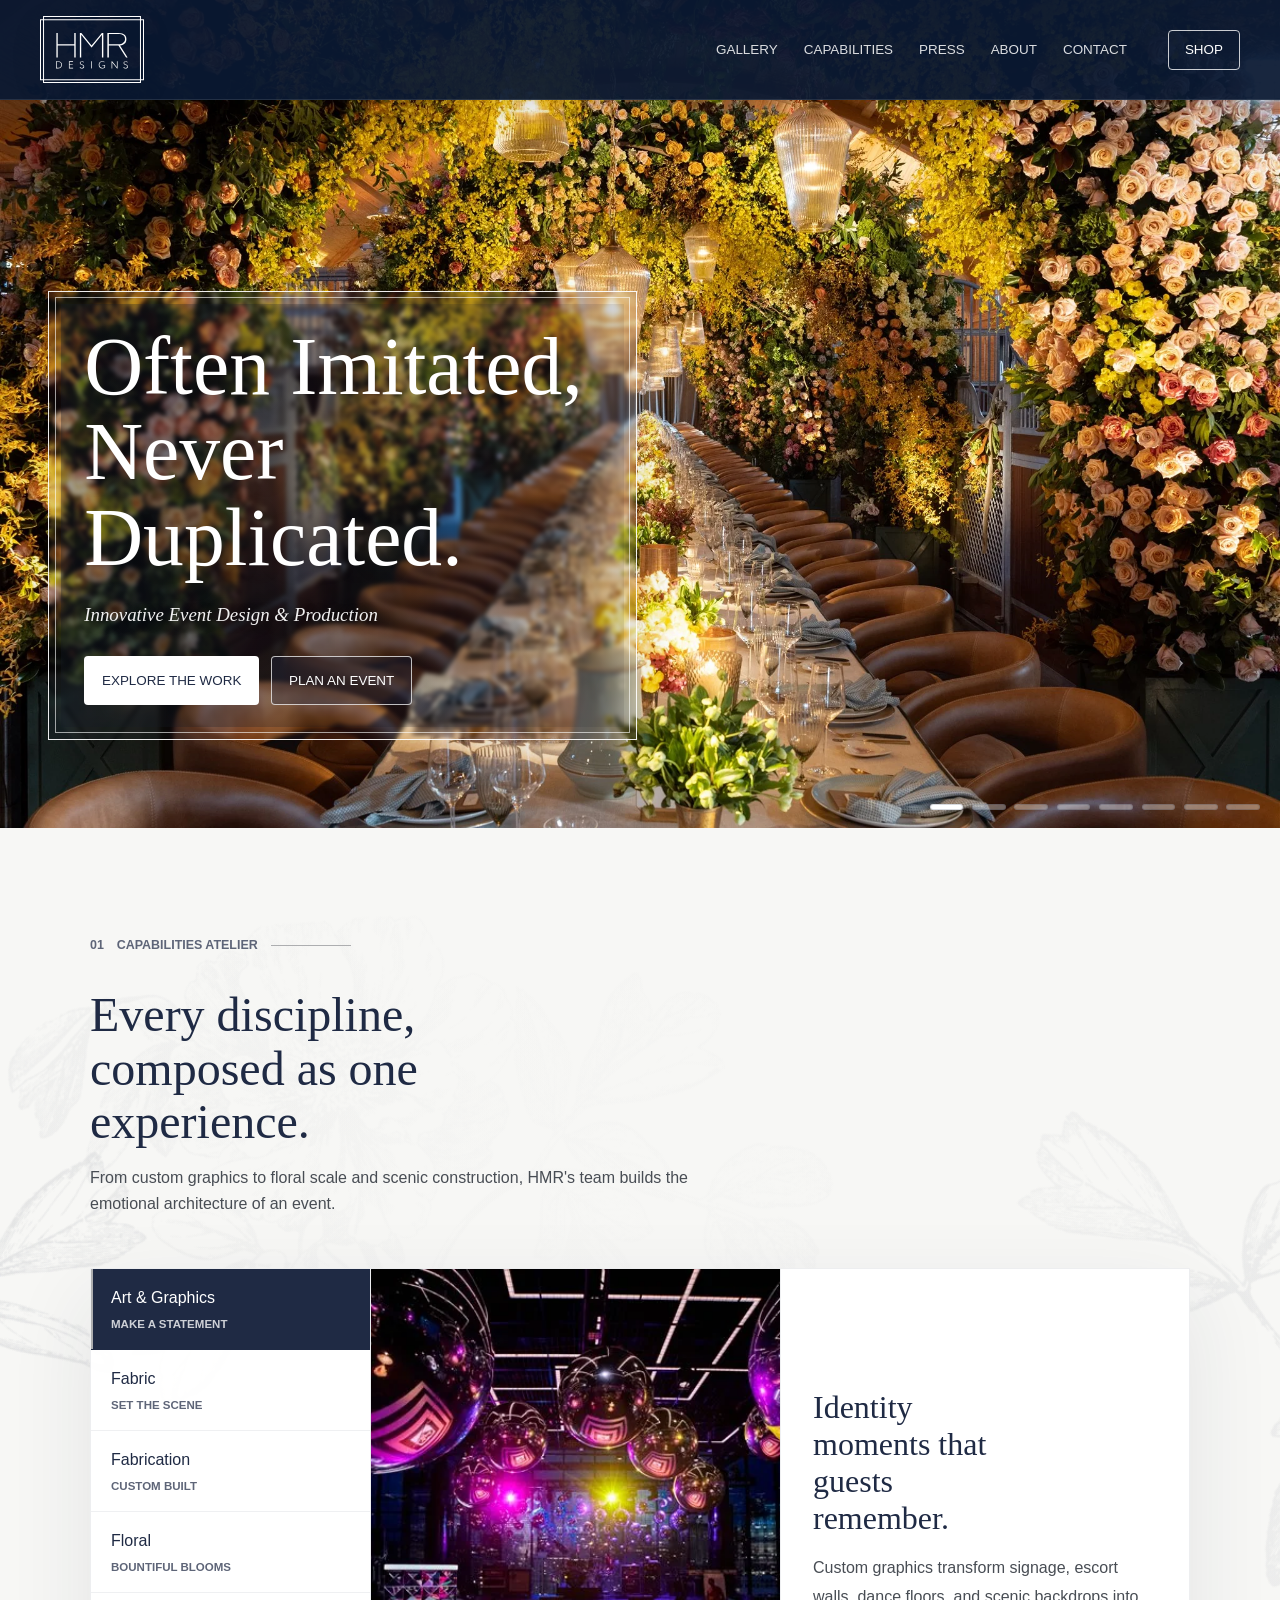
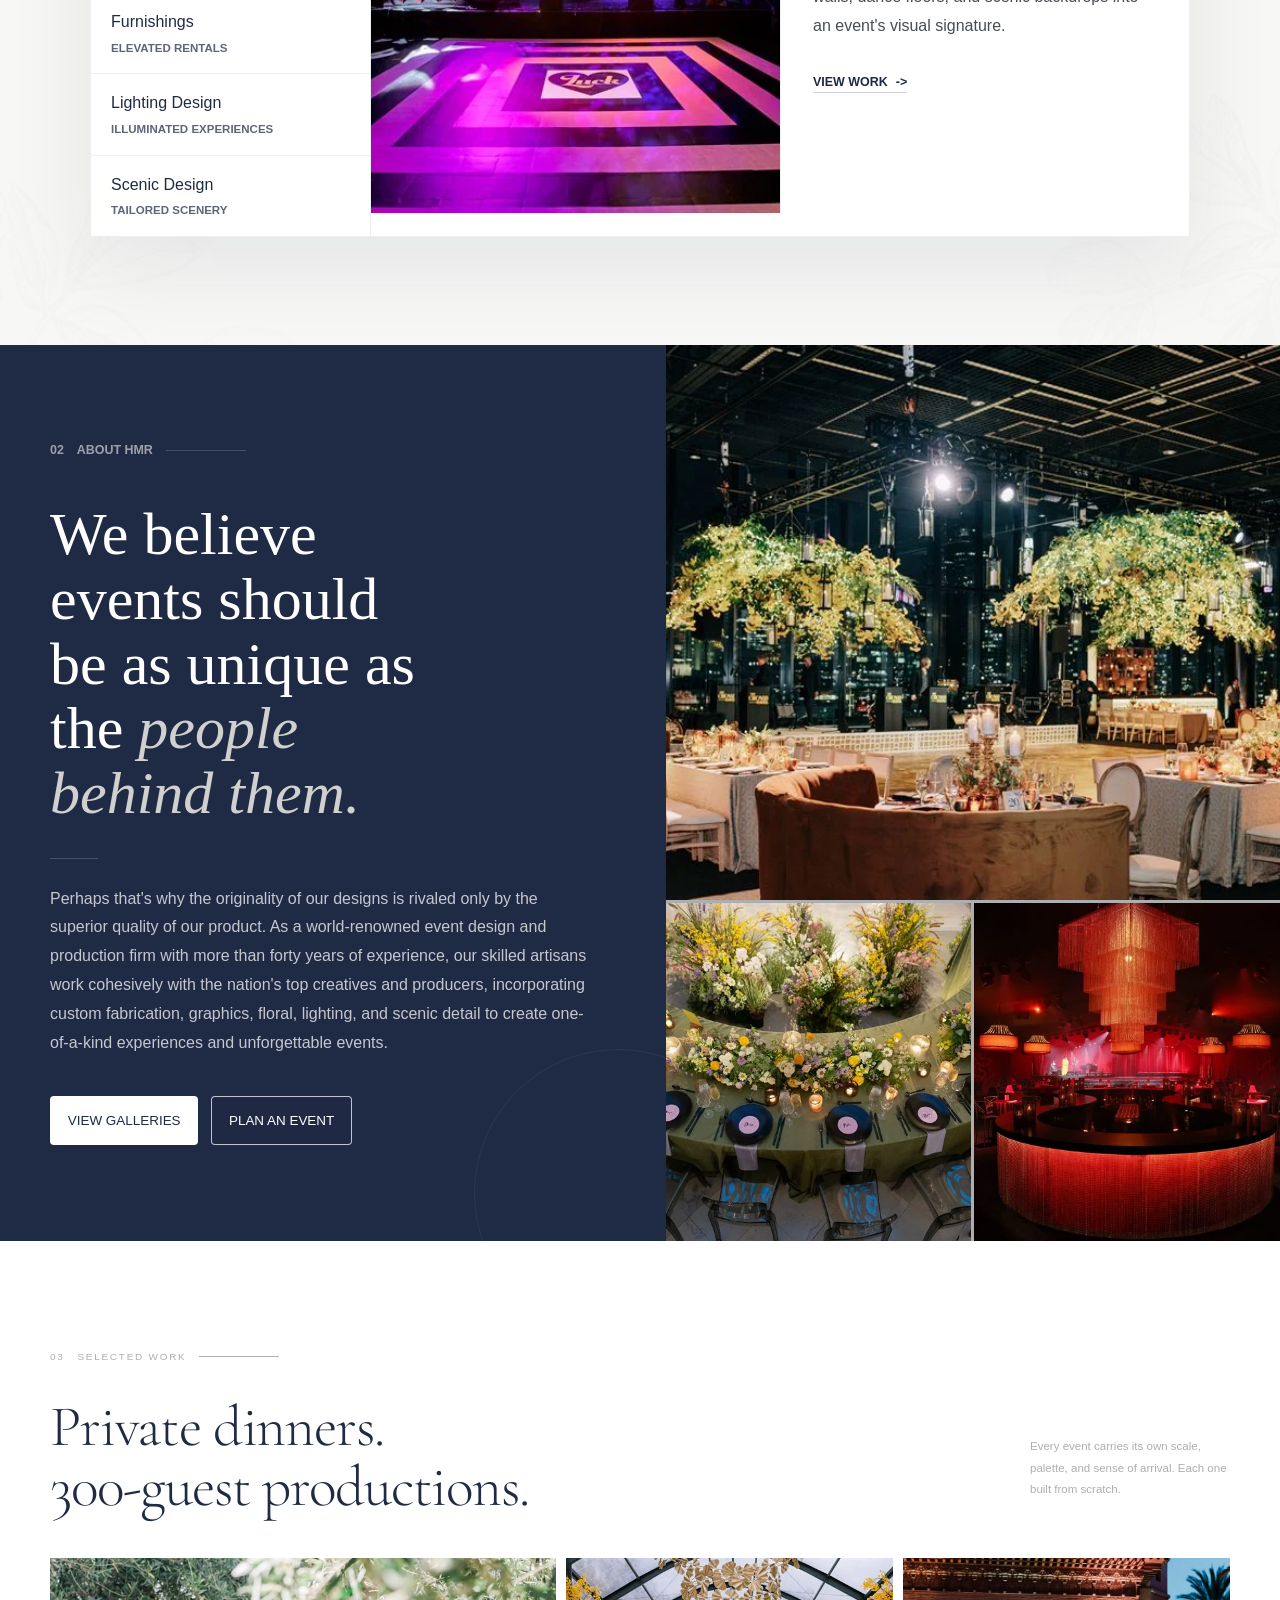
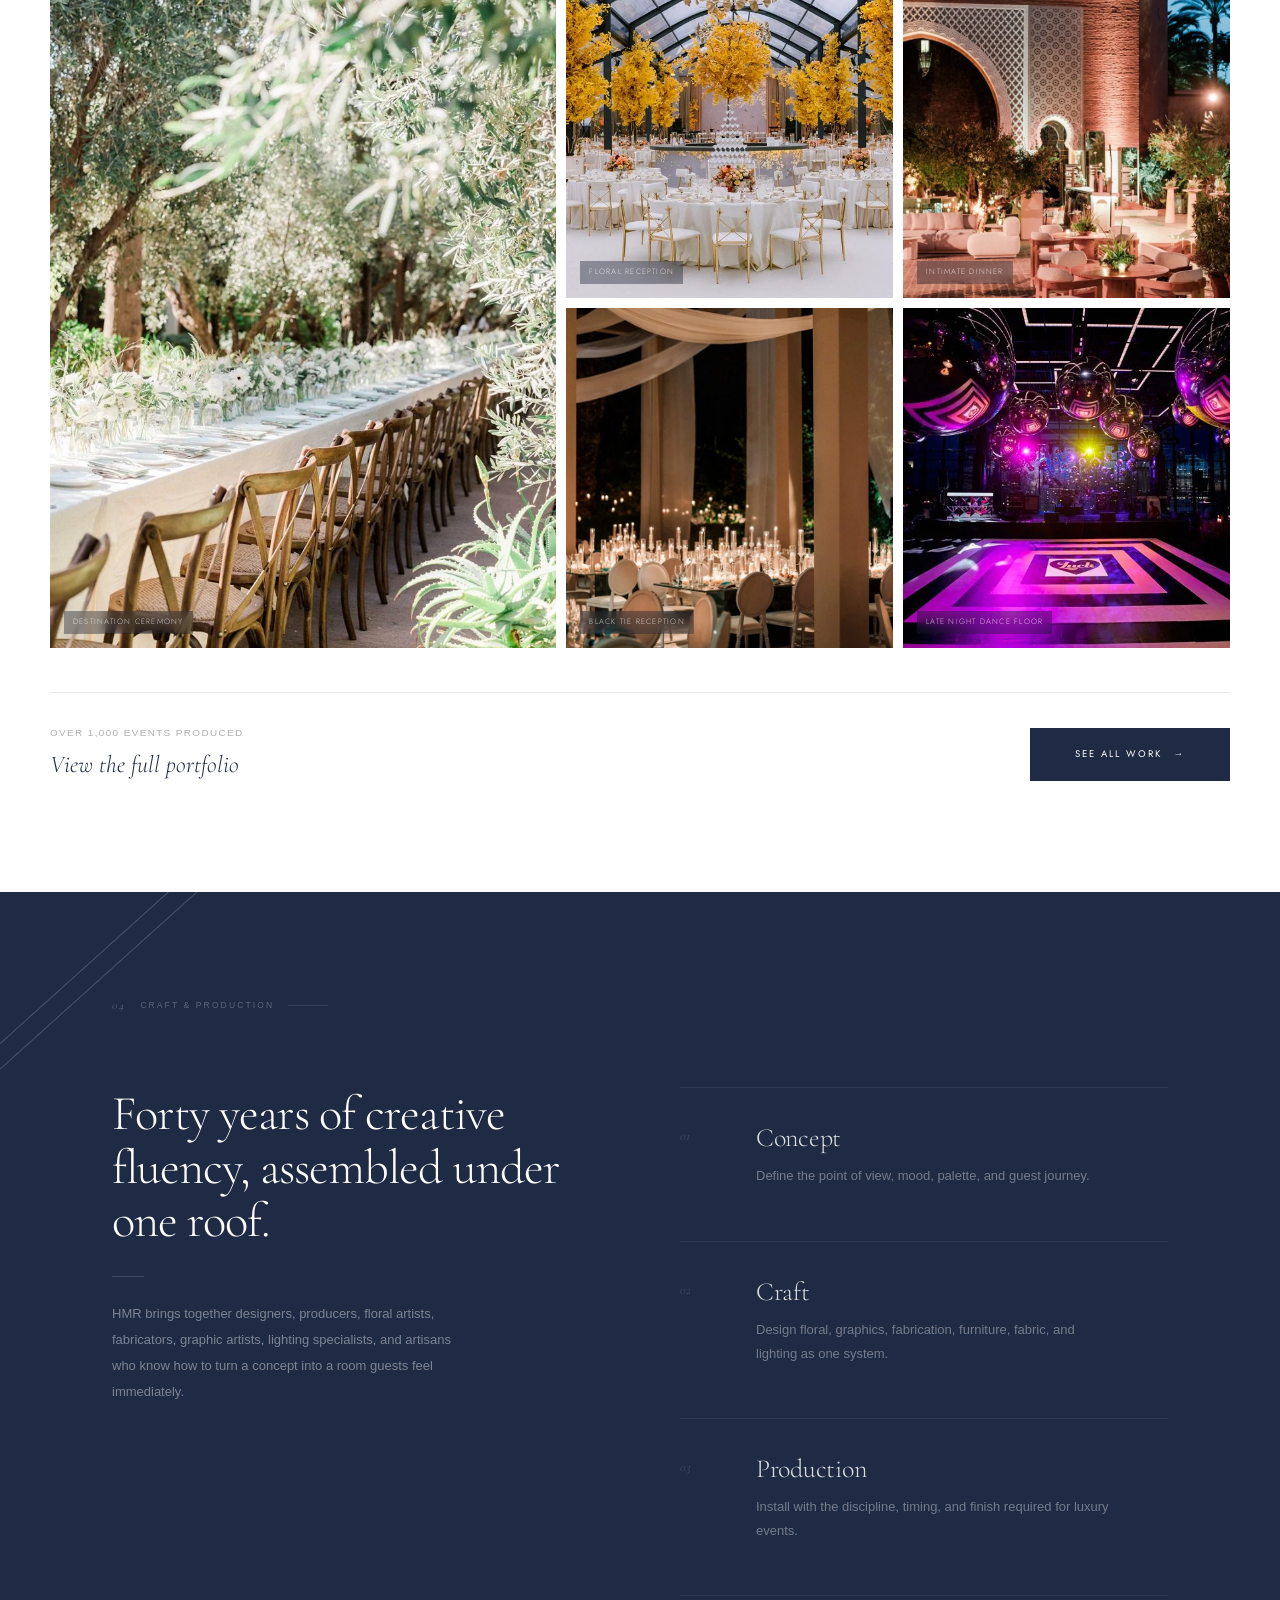
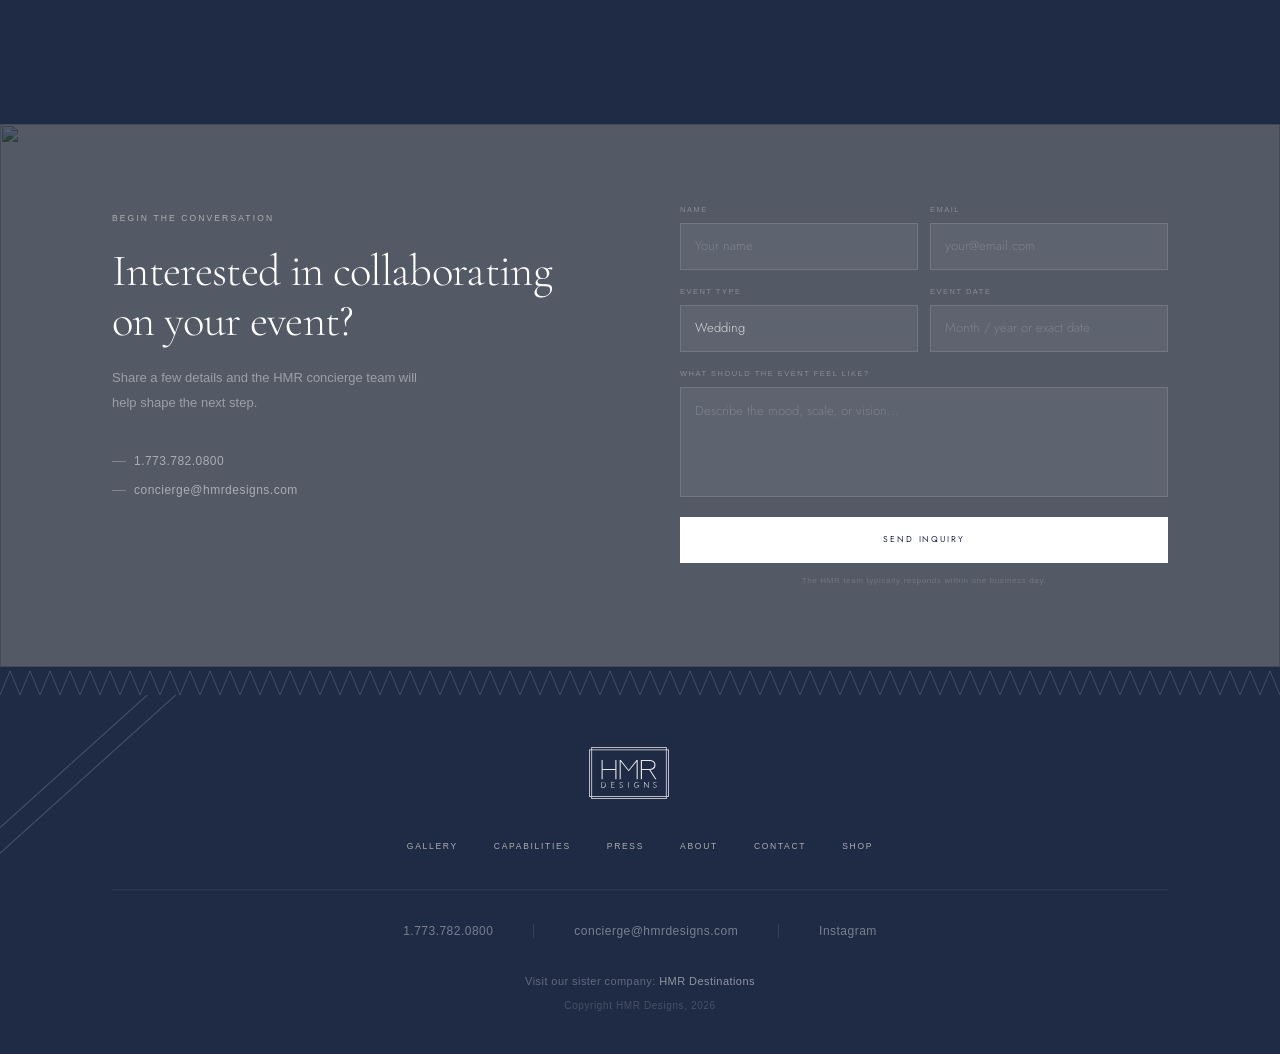
==== commit ccfc1097: "Convert all images to WebP, update references" ====
--- a/index.html
+++ b/index.html
@@ -17,16 +17,16 @@
     >
     <meta property="og:type" content="website">
     <meta property="og:url" content="https://hmrdesigns.com/">
-    <meta property="og:image" content="assets/images/curated/hero-ally-connor-1536.jpg">
+    <meta property="og:image" content="assets/images/curated/hero-ally-connor-1536.webp">
     <meta name="twitter:card" content="summary_large_image">
     <meta name="twitter:title" content="HMR Designs | Luxury Event Design & Production">
     <meta
       name="twitter:description"
       content="Tailored, refined event design and production for celebrations with a singular point of view."
     >
-    <meta name="twitter:image" content="assets/images/curated/hero-ally-connor-1536.jpg">
+    <meta name="twitter:image" content="assets/images/curated/hero-ally-connor-1536.webp">
     <link rel="icon" href="HMR-Web-Images/hmrdesigns.com_d7151a33-ef88-4022-9381-bea11927bcf3/favicon-32x32.png" type="image/png">
-    <link rel="preload" as="image" href="assets/images/curated/hero-ally-connor-1536.jpg" imagesrcset="assets/images/curated/hero-ally-connor-768.jpg 768w, assets/images/curated/hero-ally-connor-1536.jpg 1536w, assets/images/curated/hero-ally-connor-2048.jpg 2048w">
+    <link rel="preload" as="image" href="assets/images/curated/hero-ally-connor-1536.webp" imagesrcset="assets/images/curated/hero-ally-connor-768.webp 768w, assets/images/curated/hero-ally-connor-1536.webp 1536w, assets/images/curated/hero-ally-connor-2048.webp 2048w">
     <link rel="preconnect" href="https://fonts.googleapis.com">
     <link href="https://fonts.googleapis.com/css2?family=Cormorant+Garamond:ital,wght@0,300;0,400;1,300;1,400&family=Jost:wght@200;300;400&display=swap" rel="stylesheet">
     <link rel="stylesheet" href="styles.css">
@@ -36,7 +36,7 @@
         "@type": "LocalBusiness",
         "name": "HMR Designs",
         "url": "https://hmrdesigns.com/",
-        "image": "https://hmrdesigns.com/assets/images/curated/hero-ally-connor-1536.jpg",
+        "image": "https://hmrdesigns.com/assets/images/curated/hero-ally-connor-1536.webp",
         "telephone": "+1-773-782-0800",
         "email": "concierge@hmrdesigns.com",
         "address": {
@@ -78,28 +78,28 @@
       <section class="hero" id="top" aria-label="HMR Designs homepage introduction">
         <div class="hero__media" aria-hidden="true">
           <picture class="hero-slide is-active">
-            <img src="assets/images/curated/hero-floral-arch.jpg" alt="">
-          </picture>
-          <picture class="hero-slide">
-            <img src="assets/images/curated/hero-luck-disco.jpg" alt="">
-          </picture>
-          <picture class="hero-slide">
-            <img src="assets/images/curated/hero-daisy-tent.jpg" alt="">
-          </picture>
-          <picture class="hero-slide">
-            <img src="assets/images/curated/hero-draped-reception.jpg" alt="">
-          </picture>
-          <picture class="hero-slide">
-            <img src="assets/images/curated/hero-greenhouse.jpg" alt="">
-          </picture>
-          <picture class="hero-slide">
-            <img src="assets/images/curated/hero-art-panels.jpg" alt="">
-          </picture>
-          <picture class="hero-slide">
-            <img src="assets/images/curated/hero-colorful-tent.jpg" alt="">
-          </picture>
-          <picture class="hero-slide">
-            <img src="assets/images/curated/hero-chateau.jpg" alt="">
+            <img src="assets/images/curated/hero-floral-arch.webp" alt="">
+          </picture>
+          <picture class="hero-slide">
+            <img src="assets/images/curated/hero-luck-disco.webp" alt="">
+          </picture>
+          <picture class="hero-slide">
+            <img src="assets/images/curated/hero-daisy-tent.webp" alt="">
+          </picture>
+          <picture class="hero-slide">
+            <img src="assets/images/curated/hero-draped-reception.webp" alt="">
+          </picture>
+          <picture class="hero-slide">
+            <img src="assets/images/curated/hero-greenhouse.webp" alt="">
+          </picture>
+          <picture class="hero-slide">
+            <img src="assets/images/curated/hero-art-panels.webp" alt="">
+          </picture>
+          <picture class="hero-slide">
+            <img src="assets/images/curated/hero-colorful-tent.webp" alt="">
+          </picture>
+          <picture class="hero-slide">
+            <img src="assets/images/curated/hero-chateau.webp" alt="">
           </picture>
         </div>
 
@@ -173,8 +173,8 @@
           <div class="capability-panels">
             <article id="panel-graphics" class="capability-panel is-active" role="tabpanel" aria-labelledby="tab-graphics" data-panel="graphics">
               <picture>
-                <source srcset="assets/images/curated/hero-nightlife-production-768.jpg 768w, assets/images/curated/hero-nightlife-production-1536.jpg 1536w, assets/images/curated/hero-nightlife-production-2048.jpg 2048w" sizes="(min-width: 900px) 46vw, 100vw">
-                <img class="image-pos-56" src="assets/images/curated/hero-nightlife-production-1536.jpg" width="1536" height="1024" loading="lazy" decoding="async" alt="Custom graphic dance floor and dramatic nightlife production lighting.">
+                <source srcset="assets/images/curated/hero-nightlife-production-768.webp 768w, assets/images/curated/hero-nightlife-production-1536.webp 1536w, assets/images/curated/hero-nightlife-production-2048.webp 2048w" sizes="(min-width: 900px) 46vw, 100vw">
+                <img class="image-pos-56" src="assets/images/curated/hero-nightlife-production-1536.webp" width="1536" height="1024" loading="lazy" decoding="async" alt="Custom graphic dance floor and dramatic nightlife production lighting.">
               </picture>
               <div>
                 <h3>Identity moments that guests remember.</h3>
@@ -184,8 +184,8 @@
             </article>
             <article id="panel-fabric" class="capability-panel" role="tabpanel" aria-labelledby="tab-fabric" data-panel="fabric" hidden>
               <picture>
-                <source srcset="assets/images/curated/hero-ally-connor-768.jpg 768w, assets/images/curated/hero-ally-connor-1536.jpg 1536w, assets/images/curated/hero-ally-connor-2048.jpg 2048w" sizes="(min-width: 900px) 46vw, 100vw">
-                <img class="image-pos-center" src="assets/images/curated/hero-ally-connor-1536.jpg" width="1536" height="1025" loading="lazy" decoding="async" alt="Layered reception with dramatic fabric canopy and candlelit dining.">
+                <source srcset="assets/images/curated/hero-ally-connor-768.webp 768w, assets/images/curated/hero-ally-connor-1536.webp 1536w, assets/images/curated/hero-ally-connor-2048.webp 2048w" sizes="(min-width: 900px) 46vw, 100vw">
+                <img class="image-pos-center" src="assets/images/curated/hero-ally-connor-1536.webp" width="1536" height="1025" loading="lazy" decoding="async" alt="Layered reception with dramatic fabric canopy and candlelit dining.">
               </picture>
               <div>
                 <h3>Rooms softened, shaped, and made theatrical.</h3>
@@ -195,8 +195,8 @@
             </article>
             <article id="panel-fabrication" class="capability-panel" role="tabpanel" aria-labelledby="tab-fabrication" data-panel="fabrication" hidden>
               <picture>
-                <source srcset="assets/images/curated/about-production-lighting-768.jpg 768w, assets/images/curated/about-production-lighting-1536.jpg 1536w, assets/images/curated/about-production-lighting-2048.jpg 2048w" sizes="(min-width: 900px) 46vw, 100vw">
-                <img class="image-pos-center" src="assets/images/curated/about-production-lighting-1536.jpg" width="1536" height="1024" loading="lazy" decoding="async" alt="Custom event build with suspended floral structures, lighting, and scenic production.">
+                <source srcset="assets/images/curated/about-production-lighting-768.webp 768w, assets/images/curated/about-production-lighting-1536.webp 1536w, assets/images/curated/about-production-lighting-2048.webp 2048w" sizes="(min-width: 900px) 46vw, 100vw">
+                <img class="image-pos-center" src="assets/images/curated/about-production-lighting-1536.webp" width="1536" height="1024" loading="lazy" decoding="async" alt="Custom event build with suspended floral structures, lighting, and scenic production.">
               </picture>
               <div>
                 <h3>Built pieces with presence and precision.</h3>
@@ -206,8 +206,8 @@
             </article>
             <article id="panel-floral" class="capability-panel" role="tabpanel" aria-labelledby="tab-floral" data-panel="floral" hidden>
               <picture>
-                <source srcset="assets/images/curated/hero-yellow-floral-768.jpg 768w, assets/images/curated/hero-yellow-floral-1536.jpg 1536w, assets/images/curated/hero-yellow-floral-2048.jpg 2048w" sizes="(min-width: 900px) 46vw, 100vw">
-                <img class="image-pos-48" src="assets/images/curated/hero-yellow-floral-1536.jpg" width="1536" height="1152" loading="lazy" decoding="async" alt="Reception filled with sculptural yellow floral trees and bright white tables.">
+                <source srcset="assets/images/curated/hero-yellow-floral-768.webp 768w, assets/images/curated/hero-yellow-floral-1536.webp 1536w, assets/images/curated/hero-yellow-floral-2048.webp 2048w" sizes="(min-width: 900px) 46vw, 100vw">
+                <img class="image-pos-48" src="assets/images/curated/hero-yellow-floral-1536.webp" width="1536" height="1152" loading="lazy" decoding="async" alt="Reception filled with sculptural yellow floral trees and bright white tables.">
               </picture>
               <div>
                 <h3>Botanical design with architectural scale.</h3>
@@ -217,8 +217,8 @@
             </article>
             <article id="panel-furnishings" class="capability-panel" role="tabpanel" aria-labelledby="tab-furnishings" data-panel="furnishings" hidden>
               <picture>
-                <source srcset="assets/images/curated/furnishings-royal-mansour-768.jpg 768w, assets/images/curated/furnishings-royal-mansour-1536.jpg 1536w, assets/images/curated/furnishings-royal-mansour-2048.jpg 2048w" sizes="(min-width: 900px) 46vw, 100vw">
-                <img class="image-pos-42" src="assets/images/curated/furnishings-royal-mansour-1536.jpg" width="1536" height="2304" loading="lazy" decoding="async" alt="Candlelit reception seating with sculptural tables, chairs, and fabric details.">
+                <source srcset="assets/images/curated/furnishings-royal-mansour-768.webp 768w, assets/images/curated/furnishings-royal-mansour-1536.webp 1536w, assets/images/curated/furnishings-royal-mansour-2048.webp 2048w" sizes="(min-width: 900px) 46vw, 100vw">
+                <img class="image-pos-42" src="assets/images/curated/furnishings-royal-mansour-1536.webp" width="1536" height="2304" loading="lazy" decoding="async" alt="Candlelit reception seating with sculptural tables, chairs, and fabric details.">
               </picture>
               <div>
                 <h3>Every seat, surface, and lounge with intent.</h3>
@@ -228,8 +228,8 @@
             </article>
             <article id="panel-lighting" class="capability-panel" role="tabpanel" aria-labelledby="tab-lighting" data-panel="lighting" hidden>
               <picture>
-                <source srcset="assets/images/curated/lighting-red-lounge-768.jpg 768w, assets/images/curated/lighting-red-lounge-1536.jpg 1536w, assets/images/curated/lighting-red-lounge-2048.jpg 2048w" sizes="(min-width: 900px) 46vw, 100vw">
-                <img class="image-pos-center" src="assets/images/curated/lighting-red-lounge-1536.jpg" width="1536" height="1024" loading="lazy" decoding="async" alt="Red-lit event lounge with glowing chandeliers, lamps, and stage lighting.">
+                <source srcset="assets/images/curated/lighting-red-lounge-768.webp 768w, assets/images/curated/lighting-red-lounge-1536.webp 1536w, assets/images/curated/lighting-red-lounge-2048.webp 2048w" sizes="(min-width: 900px) 46vw, 100vw">
+                <img class="image-pos-center" src="assets/images/curated/lighting-red-lounge-1536.webp" width="1536" height="1024" loading="lazy" decoding="async" alt="Red-lit event lounge with glowing chandeliers, lamps, and stage lighting.">
               </picture>
               <div>
                 <h3>Atmosphere tuned moment by moment.</h3>
@@ -239,8 +239,8 @@
             </article>
             <article id="panel-scenic" class="capability-panel" role="tabpanel" aria-labelledby="tab-scenic" data-panel="scenic" hidden>
               <picture>
-                <source srcset="assets/images/curated/scenic-glass-ceremony-768.jpg 768w, assets/images/curated/scenic-glass-ceremony-1536.jpg 1536w, assets/images/curated/scenic-glass-ceremony-2048.jpg 2048w" sizes="(min-width: 900px) 46vw, 100vw">
-                <img class="image-pos-42" src="assets/images/curated/scenic-glass-ceremony-1536.jpg" width="1536" height="2048" loading="lazy" decoding="async" alt="Glass-walled ceremony environment with mountain views, aisle florals, and pale seating.">
+                <source srcset="assets/images/curated/scenic-glass-ceremony-768.webp 768w, assets/images/curated/scenic-glass-ceremony-1536.webp 1536w, assets/images/curated/scenic-glass-ceremony-2048.webp 2048w" sizes="(min-width: 900px) 46vw, 100vw">
+                <img class="image-pos-42" src="assets/images/curated/scenic-glass-ceremony-1536.webp" width="1536" height="2048" loading="lazy" decoding="async" alt="Glass-walled ceremony environment with mountain views, aisle florals, and pale seating.">
               </picture>
               <div>
                 <h3>Environments composed from the ground up.</h3>
@@ -260,15 +260,15 @@
               <span>About HMR</span>
             </div>
             <h2 class="about-feature__title" id="about-title">
-              Originality, superior quality, and the discipline to make every detail feel <em>inevitable.</em>
+              We believe events should be as unique as the <em>people behind them.</em>
             </h2>
             <div class="about-feature__rule" aria-hidden="true"></div>
             <p>
-              As Chicago's premier event design and production firm, HMR Designs integrates leading creative minds and skilled artisans to create one-of-a-kind experiences for every client.
+              Perhaps that's why the originality of our designs is rivaled only by the superior quality of our product. As a world-renowned event design and production firm with more than forty years of experience, our skilled artisans work cohesively with the nation's top creatives and producers, incorporating custom fabrication, graphics, floral, lighting, and scenic detail to create one-of-a-kind experiences and unforgettable events.
             </p>
             <div class="about-feature__actions" aria-label="About HMR actions">
-              <a class="button button--light" href="#contact">Plan an Event</a>
-              <a class="button button--outline" href="#gallery">Explore the Work</a>
+              <a class="button button--light" href="#gallery">View Galleries</a>
+              <a class="button button--outline" href="#contact">Plan an Event</a>
             </div>
           </div>
 
@@ -276,12 +276,12 @@
             <figure class="about-feature__image about-feature__image--hero">
               <picture>
                 <source
-                  srcset="assets/images/curated/about-reception-details-768.jpg 768w, assets/images/curated/about-reception-details-1536.jpg 1536w, assets/images/curated/about-reception-details-2048.jpg 2048w"
+                  srcset="assets/images/curated/about-reception-details-768.webp 768w, assets/images/curated/about-reception-details-1536.webp 1536w, assets/images/curated/about-reception-details-2048.webp 2048w"
                   sizes="(min-width: 1040px) 48vw, 100vw"
                 >
                 <img
                   class="image-pos-center"
-                  src="assets/images/curated/about-reception-details-1536.jpg"
+                  src="assets/images/curated/about-reception-details-1536.webp"
                   width="1536"
                   height="1024"
                   loading="lazy"
@@ -293,12 +293,12 @@
             <figure class="about-feature__image">
               <picture>
                 <source
-                  srcset="assets/images/curated/about-floral-environment-768.jpg 768w, assets/images/curated/about-floral-environment-1536.jpg 1536w, assets/images/curated/about-floral-environment-2048.jpg 2048w"
+                  srcset="assets/images/curated/about-floral-environment-768.webp 768w, assets/images/curated/about-floral-environment-1536.webp 1536w, assets/images/curated/about-floral-environment-2048.webp 2048w"
                   sizes="(min-width: 1040px) 24vw, 50vw"
                 >
                 <img
                   class="image-pos-center"
-                  src="assets/images/curated/about-floral-environment-1536.jpg"
+                  src="assets/images/curated/about-floral-environment-1536.webp"
                   width="1536"
                   height="1024"
                   loading="lazy"
@@ -310,12 +310,12 @@
             <figure class="about-feature__image">
               <picture>
                 <source
-                  srcset="assets/images/curated/about-production-lighting-768.jpg 768w, assets/images/curated/about-production-lighting-1536.jpg 1536w, assets/images/curated/about-production-lighting-2048.jpg 2048w"
+                  srcset="assets/images/curated/about-production-lighting-768.webp 768w, assets/images/curated/about-production-lighting-1536.webp 1536w, assets/images/curated/about-production-lighting-2048.webp 2048w"
                   sizes="(min-width: 1040px) 24vw, 50vw"
                 >
                 <img
                   class="image-pos-center"
-                  src="assets/images/curated/about-production-lighting-1536.jpg"
+                  src="assets/images/curated/about-production-lighting-1536.webp"
                   width="1536"
                   height="1024"
                   loading="lazy"
@@ -327,10 +327,6 @@
           </div>
         </div>
 
-        <div class="about-feature__caption reveal">
-          <span>Design, fabrication, floral, lighting, and furnishings in concert.</span>
-          <span>Chicago, Illinois</span>
-        </div>
       </section>
 
       <section class="gallery section-pad" id="gallery">
@@ -349,8 +345,8 @@
 
             <div class="gallery-item gallery-item--hero">
               <picture>
-                <source srcset="assets/images/curated/gallery-oberoi-ceremony-768.jpg 768w, assets/images/curated/gallery-oberoi-ceremony-1536.jpg 1536w, assets/images/curated/gallery-oberoi-ceremony-2048.jpg 2048w" sizes="(min-width: 900px) 52vw, 100vw">
-                <img class="image-pos-42" src="assets/images/curated/gallery-oberoi-ceremony-1536.jpg" width="1536" height="2304" loading="lazy" decoding="async" alt="Destination ceremony aisle with lush florals beneath a glass pavilion.">
+                <source srcset="assets/images/curated/gallery-oberoi-ceremony-768.webp 768w, assets/images/curated/gallery-oberoi-ceremony-1536.webp 1536w, assets/images/curated/gallery-oberoi-ceremony-2048.webp 2048w" sizes="(min-width: 900px) 52vw, 100vw">
+                <img class="image-pos-42" src="assets/images/curated/gallery-oberoi-ceremony-1536.webp" width="1536" height="2304" loading="lazy" decoding="async" alt="Destination ceremony aisle with lush florals beneath a glass pavilion.">
               </picture>
               <div class="img-tag">Destination ceremony</div>
               <div class="img-overlay">
@@ -361,8 +357,8 @@
 
             <div class="gallery-item gallery-item--sm">
               <picture>
-                <source srcset="assets/images/curated/hero-yellow-floral-768.jpg 768w, assets/images/curated/hero-yellow-floral-1536.jpg 1536w, assets/images/curated/hero-yellow-floral-2048.jpg 2048w" sizes="(min-width: 900px) 24vw, 100vw">
-                <img class="image-pos-48" src="assets/images/curated/hero-yellow-floral-1536.jpg" width="1536" height="1152" loading="lazy" decoding="async" alt="Bright reception environment with yellow floral trees and white dining tables.">
+                <source srcset="assets/images/curated/hero-yellow-floral-768.webp 768w, assets/images/curated/hero-yellow-floral-1536.webp 1536w, assets/images/curated/hero-yellow-floral-2048.webp 2048w" sizes="(min-width: 900px) 24vw, 100vw">
+                <img class="image-pos-48" src="assets/images/curated/hero-yellow-floral-1536.webp" width="1536" height="1152" loading="lazy" decoding="async" alt="Bright reception environment with yellow floral trees and white dining tables.">
               </picture>
               <div class="img-tag">Floral reception</div>
               <div class="img-overlay">
@@ -373,8 +369,8 @@
 
             <div class="gallery-item gallery-item--sm">
               <picture>
-                <source srcset="assets/images/curated/furnishings-royal-mansour-768.jpg 768w, assets/images/curated/furnishings-royal-mansour-1536.jpg 1536w, assets/images/curated/furnishings-royal-mansour-2048.jpg 2048w" sizes="(min-width: 900px) 24vw, 100vw">
-                <img class="image-pos-42" src="assets/images/curated/furnishings-royal-mansour-1536.jpg" width="1536" height="2304" loading="lazy" decoding="async" alt="Candlelit intimate reception seating with sculptural furnishings.">
+                <source srcset="assets/images/curated/furnishings-royal-mansour-768.webp 768w, assets/images/curated/furnishings-royal-mansour-1536.webp 1536w, assets/images/curated/furnishings-royal-mansour-2048.webp 2048w" sizes="(min-width: 900px) 24vw, 100vw">
+                <img class="image-pos-42" src="assets/images/curated/furnishings-royal-mansour-1536.webp" width="1536" height="2304" loading="lazy" decoding="async" alt="Candlelit intimate reception seating with sculptural furnishings.">
               </picture>
               <div class="img-tag">Intimate dinner</div>
               <div class="img-overlay">
@@ -385,8 +381,8 @@
 
             <div class="gallery-item gallery-item--sm">
               <picture>
-                <source srcset="assets/images/curated/gallery-royal-candlelit-768.jpg 768w, assets/images/curated/gallery-royal-candlelit-1536.jpg 1536w, assets/images/curated/gallery-royal-candlelit-2048.jpg 2048w" sizes="(min-width: 900px) 24vw, 100vw">
-                <img class="image-pos-50" src="assets/images/curated/gallery-royal-candlelit-1536.jpg" width="1536" height="1024" loading="lazy" decoding="async" alt="Candlelit reception dining under sculptural fabric.">
+                <source srcset="assets/images/curated/gallery-royal-candlelit-768.webp 768w, assets/images/curated/gallery-royal-candlelit-1536.webp 1536w, assets/images/curated/gallery-royal-candlelit-2048.webp 2048w" sizes="(min-width: 900px) 24vw, 100vw">
+                <img class="image-pos-50" src="assets/images/curated/gallery-royal-candlelit-1536.webp" width="1536" height="1024" loading="lazy" decoding="async" alt="Candlelit reception dining under sculptural fabric.">
               </picture>
               <div class="img-tag">Black tie reception</div>
               <div class="img-overlay">
@@ -397,8 +393,8 @@
 
             <div class="gallery-item gallery-item--sm">
               <picture>
-                <source srcset="assets/images/curated/hero-nightlife-production-768.jpg 768w, assets/images/curated/hero-nightlife-production-1536.jpg 1536w, assets/images/curated/hero-nightlife-production-2048.jpg 2048w" sizes="(min-width: 900px) 24vw, 100vw">
-                <img class="image-pos-56" src="assets/images/curated/hero-nightlife-production-1536.jpg" width="1536" height="1024" loading="lazy" decoding="async" alt="Nightlife production with custom dance floor graphics and saturated lighting.">
+                <source srcset="assets/images/curated/hero-nightlife-production-768.webp 768w, assets/images/curated/hero-nightlife-production-1536.webp 1536w, assets/images/curated/hero-nightlife-production-2048.webp 2048w" sizes="(min-width: 900px) 24vw, 100vw">
+                <img class="image-pos-56" src="assets/images/curated/hero-nightlife-production-1536.webp" width="1536" height="1024" loading="lazy" decoding="async" alt="Nightlife production with custom dance floor graphics and saturated lighting.">
               </picture>
               <div class="img-tag">Late night dance floor</div>
               <div class="img-overlay">
@@ -421,8 +417,8 @@
 
       <!-- Craft & Production -->
       <section class="craft-section" id="press">
-        <img class="craft-floral craft-floral--1" src="PICSSSSSSSSS/1.png" aria-hidden="true" alt="" width="1024" height="1024">
-        <img class="craft-floral craft-floral--2" src="PICSSSSSSSSS/2.png" aria-hidden="true" alt="" width="1024" height="1024">
+        <img class="craft-floral craft-floral--1" src="PICSSSSSSSSS/1.webp" aria-hidden="true" alt="" width="1024" height="1024">
+        <img class="craft-floral craft-floral--2" src="PICSSSSSSSSS/2.webp" aria-hidden="true" alt="" width="1024" height="1024">
         <div class="craft-inner">
           <div class="craft-tag reveal">
             <span class="craft-tag__num">04</span>
@@ -467,7 +463,7 @@
       <!-- Contact Band -->
       <div class="contact-band" id="contact">
         <div class="contact-bg" aria-hidden="true">
-          <img src="HMR-Web-Images/TKBRehearsal-768x1023.jpg.jpeg" width="768" height="1023" loading="lazy" decoding="async" alt="">
+          <img src="HMR-Web-Images/TKBRehearsal-768x1023.webp.webp" width="768" height="1023" loading="lazy" decoding="async" alt="">
         </div>
         <div class="contact-inner">
           <div class="contact-left">
@@ -534,8 +530,8 @@
 
     <!-- Footer -->
     <footer class="site-footer" id="shop">
-      <img class="footer-floral footer-floral--1" src="PICSSSSSSSSS/1.png" aria-hidden="true" alt="" width="1024" height="1024">
-      <img class="footer-floral footer-floral--2" src="PICSSSSSSSSS/2.png" aria-hidden="true" alt="" width="1024" height="1024">
+      <img class="footer-floral footer-floral--1" src="PICSSSSSSSSS/1.webp" aria-hidden="true" alt="" width="1024" height="1024">
+      <img class="footer-floral footer-floral--2" src="PICSSSSSSSSS/2.webp" aria-hidden="true" alt="" width="1024" height="1024">
       <div class="footer-inner">
         <a class="footer-logo" href="#top" aria-label="Back to top">
           <img src="HMR%20ICONS%20and%20Logos/logo.svg" width="491" height="318" alt="HMR Designs">
@@ -565,4 +561,3 @@
     <script src="main.js" defer></script>
   </body>
 </html>
-
--- a/styles.css
+++ b/styles.css
@@ -637,7 +637,7 @@
 }
 
 .about-feature__caption {
-  display: flex;
+  display: none;
   gap: 1rem;
   align-items: center;
   justify-content: space-between;
@@ -645,6 +645,10 @@
   padding: 1rem 1.25rem;
   background: var(--white);
   border-top: 1px solid rgba(208, 208, 206, 0.74);
+}
+
+.caption-bar {
+  display: none;
 }
 
 .about-feature__caption span:first-child {
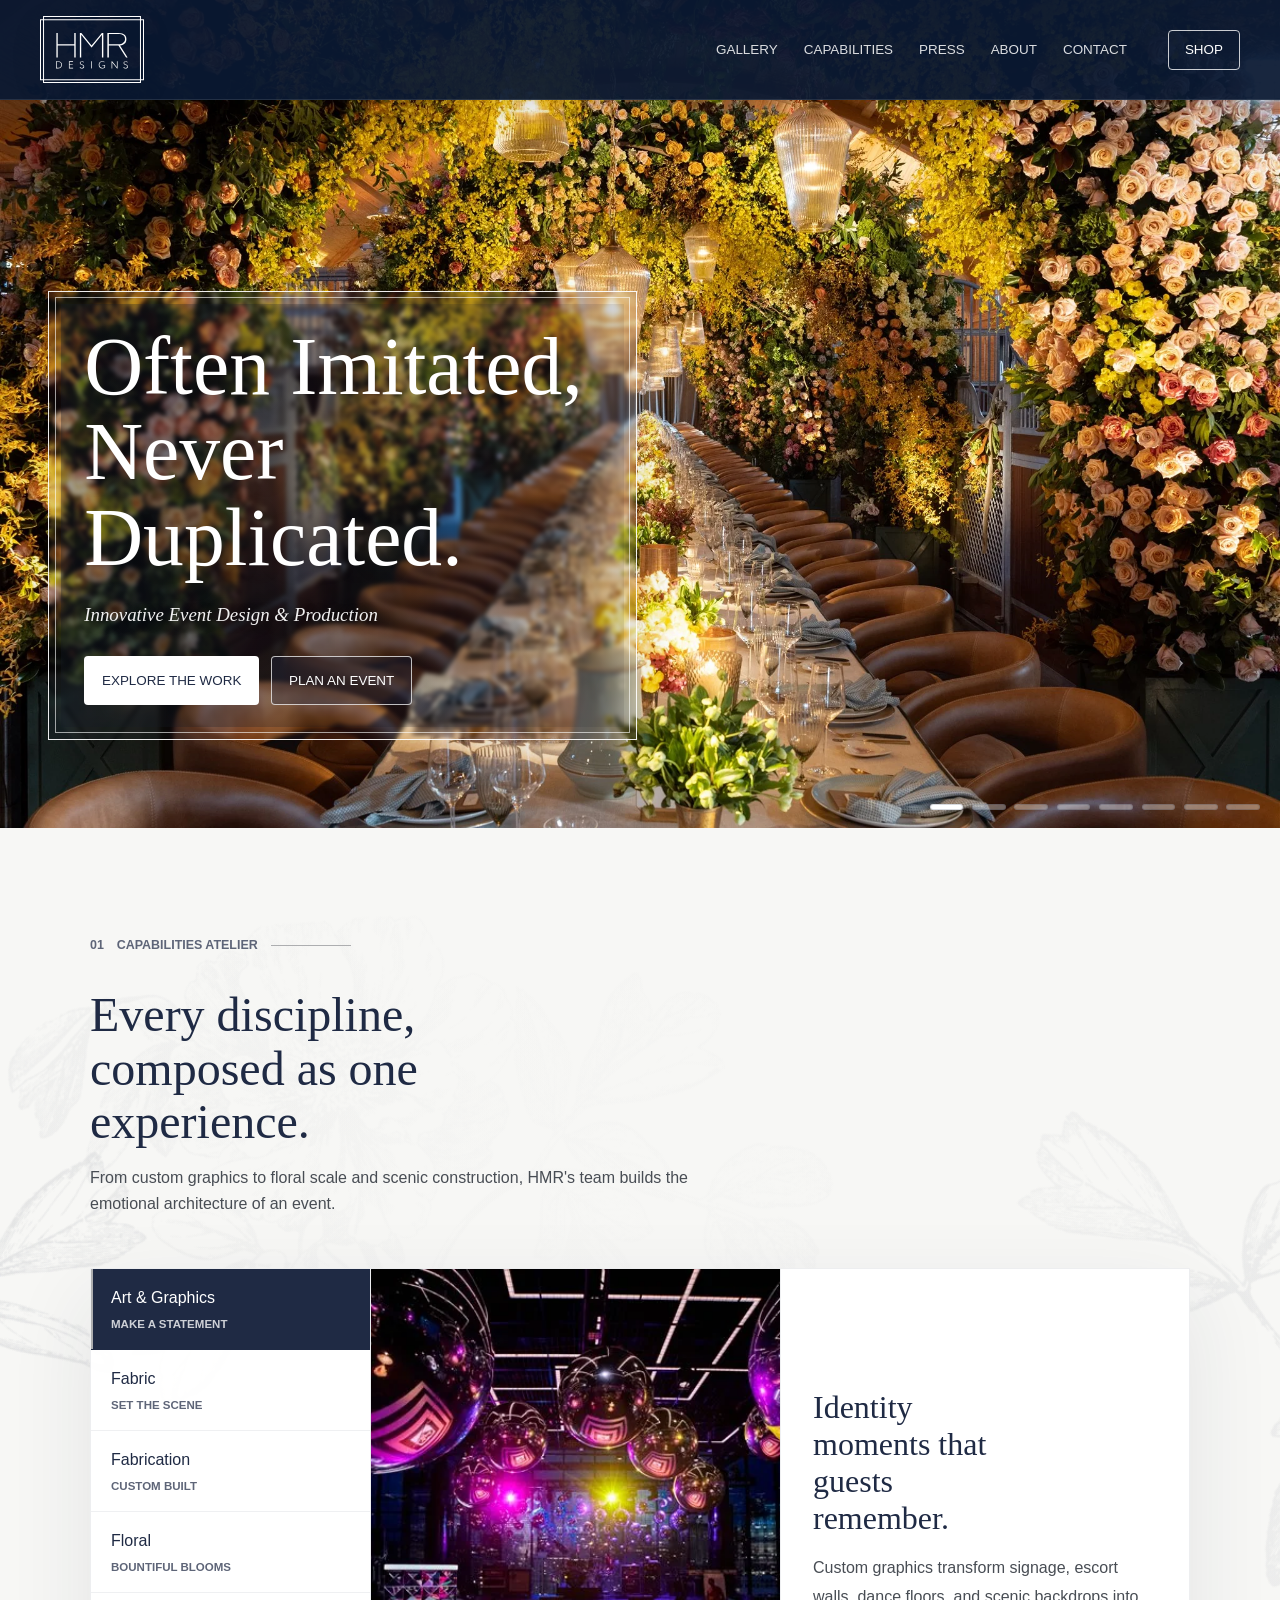
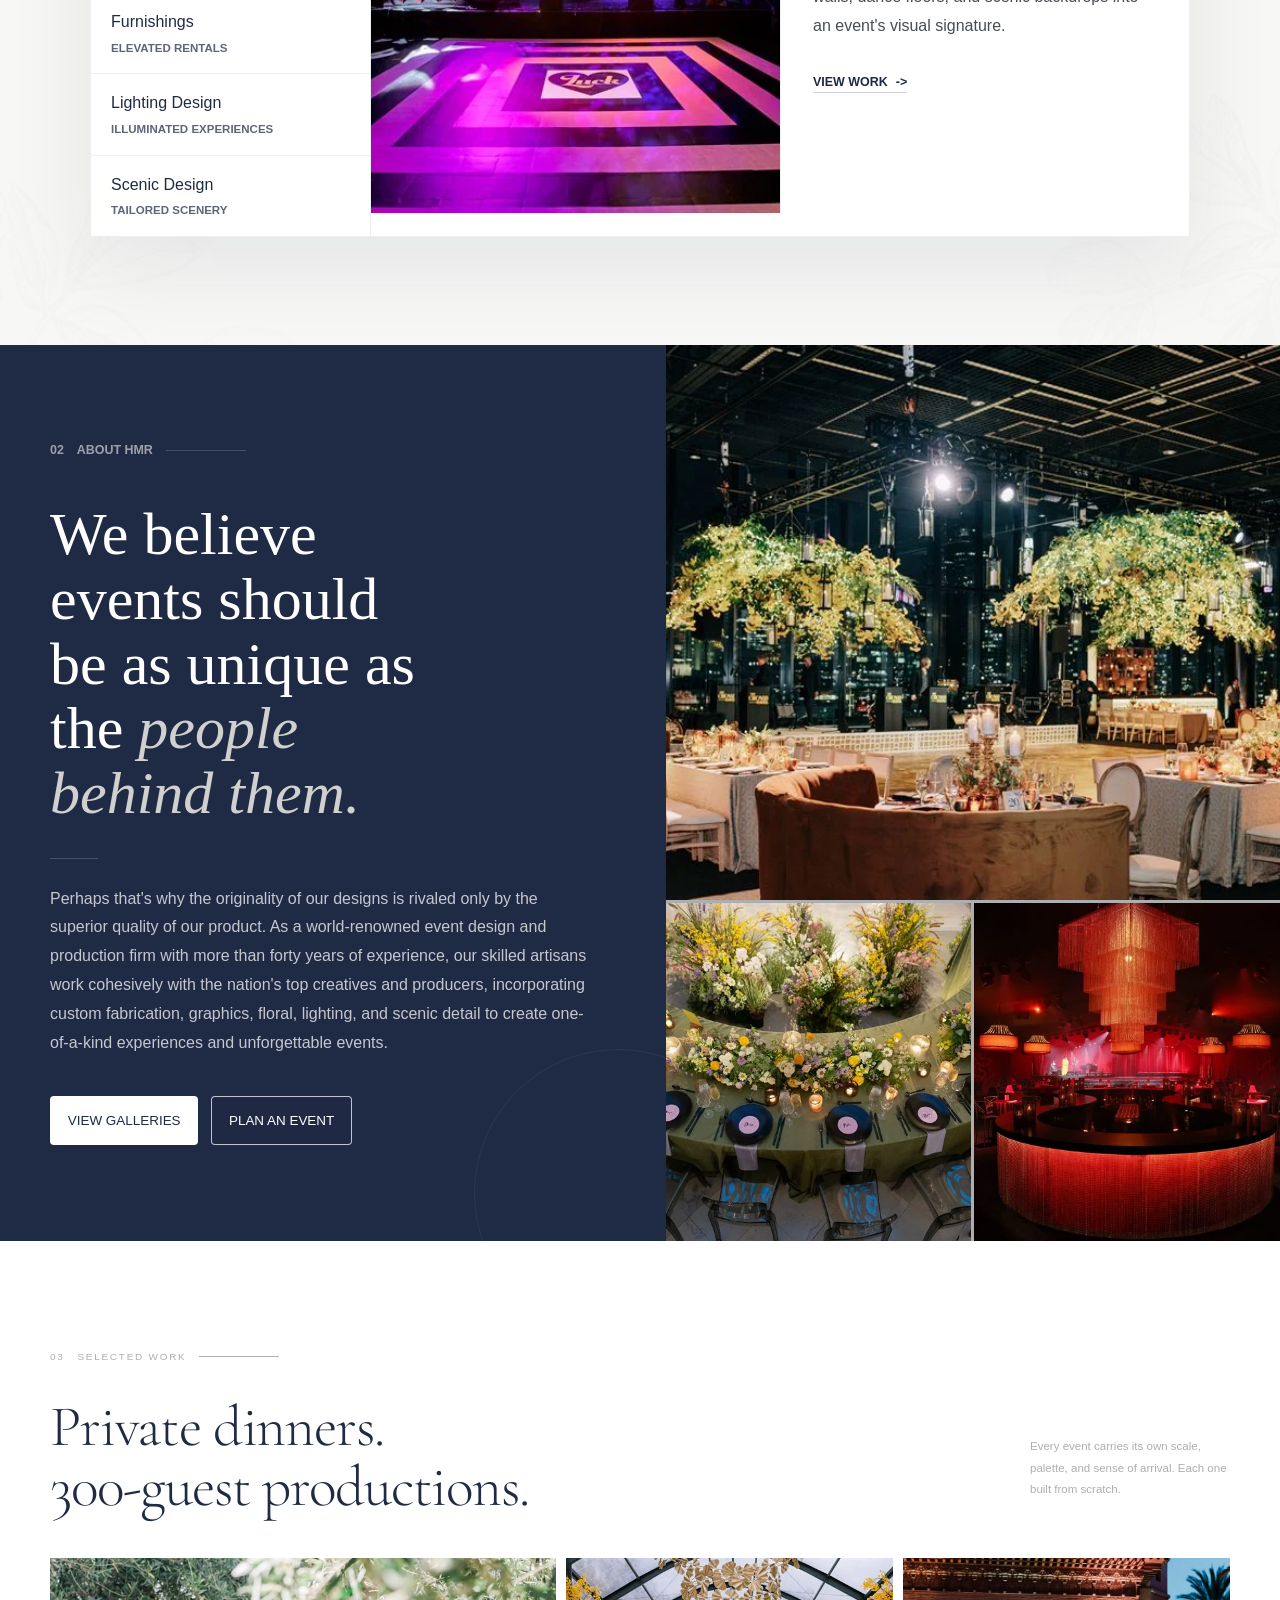
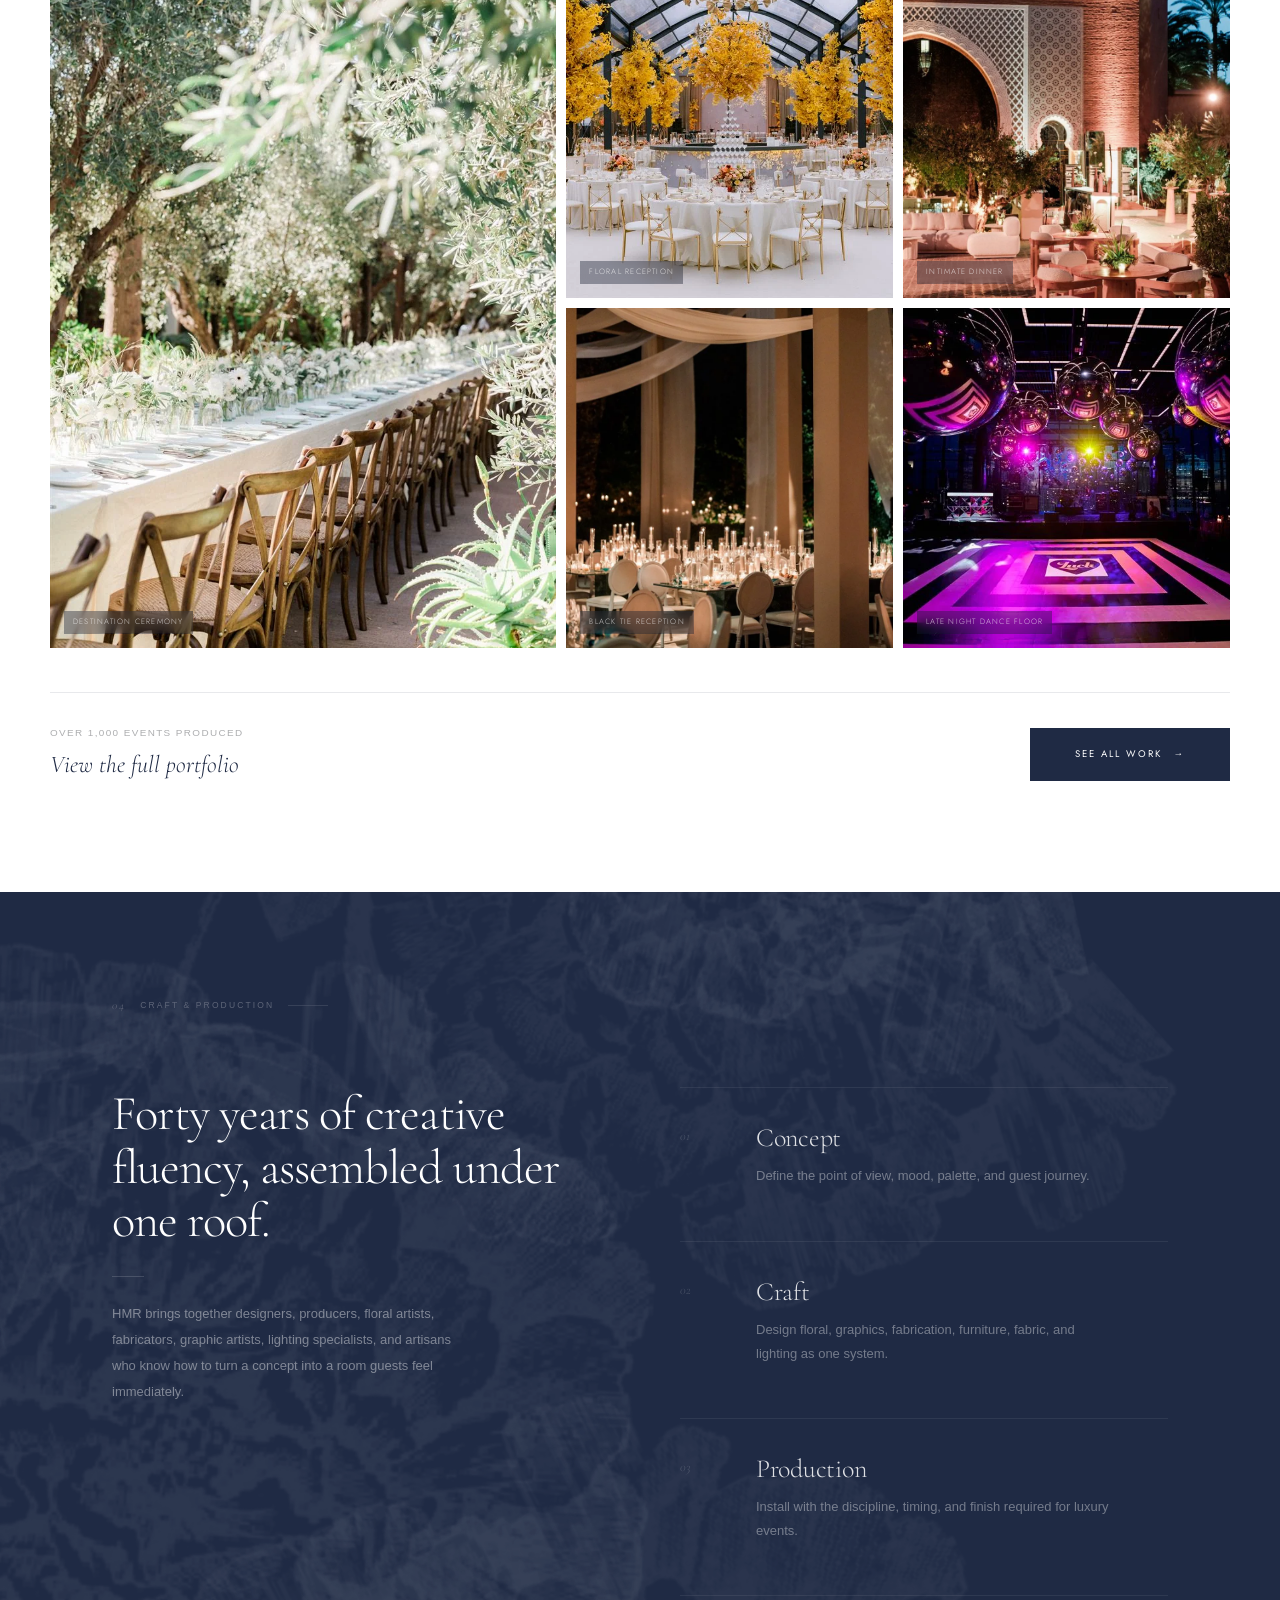
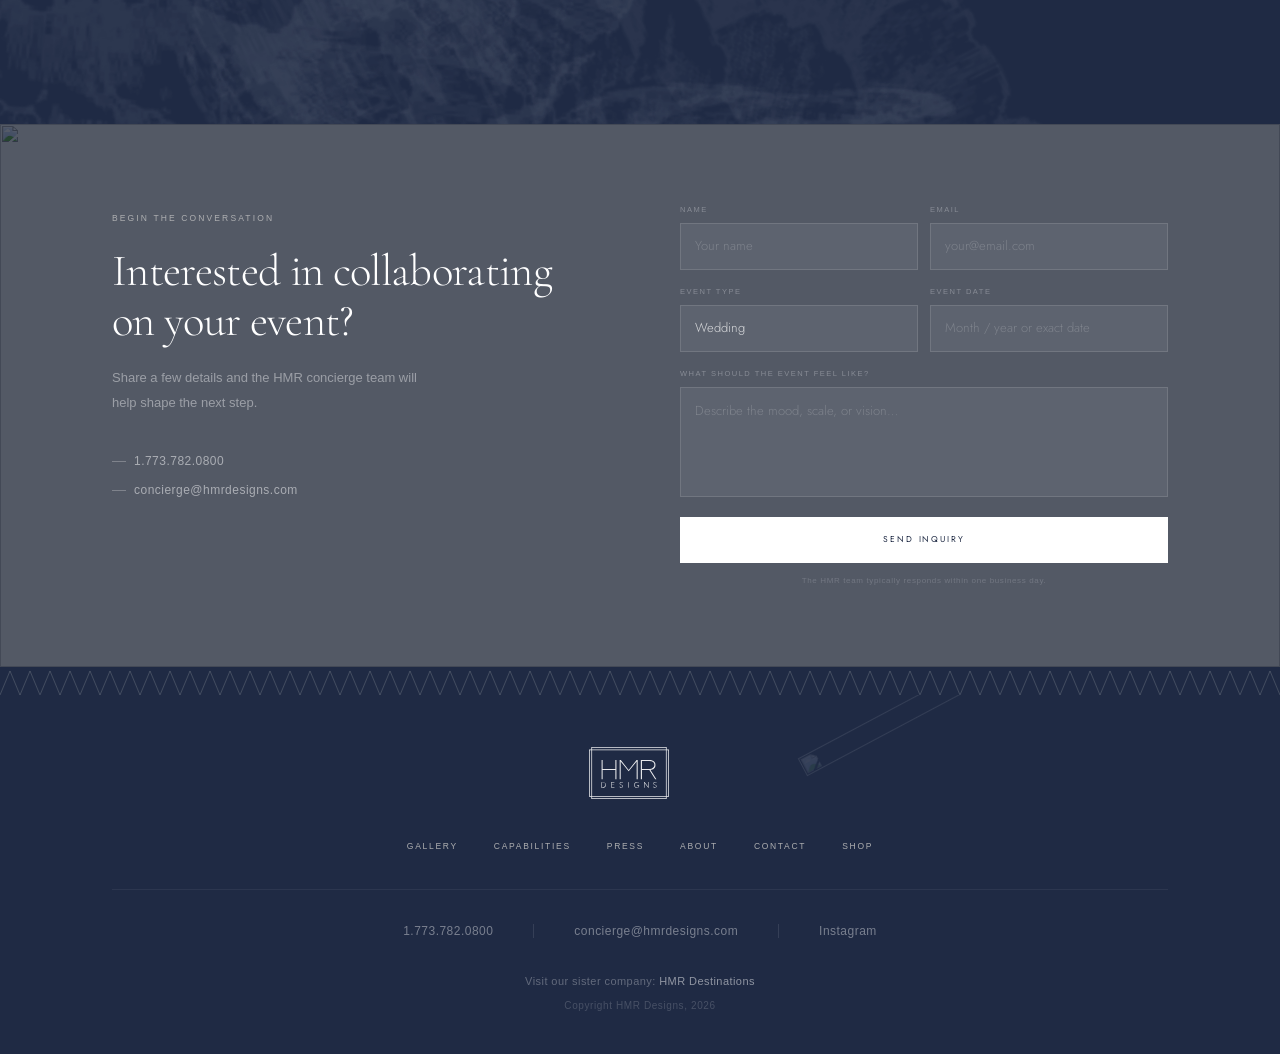
==== commit 9284fae4: "Fix capability panel equal height and restore floral bg in craft section Co-Authored-By: Claude Sonn" ====
--- a/index.html
+++ b/index.html
@@ -417,8 +417,8 @@
 
       <!-- Craft & Production -->
       <section class="craft-section" id="press">
-        <img class="craft-floral craft-floral--1" src="PICSSSSSSSSS/1.webp" aria-hidden="true" alt="" width="1024" height="1024">
-        <img class="craft-floral craft-floral--2" src="PICSSSSSSSSS/2.webp" aria-hidden="true" alt="" width="1024" height="1024">
+        <img class="craft-floral craft-floral--1" src="assets/floral-bg.webp" aria-hidden="true" alt="" width="1024" height="1024">
+        <img class="craft-floral craft-floral--2" src="assets/floral-bg.webp" aria-hidden="true" alt="" width="1024" height="1024">
         <div class="craft-inner">
           <div class="craft-tag reveal">
             <span class="craft-tag__num">04</span>
--- a/styles.css
+++ b/styles.css
@@ -809,6 +809,7 @@
 .capability-panel {
   display: grid;
   min-height: 34rem;
+  overflow: hidden;
 }
 
 .capability-panel[hidden] {
@@ -1110,7 +1111,7 @@
   width: clamp(960px, 105vw, 1380px);
   bottom: -24%;
   left: -14%;
-  opacity: 0.3;
+  opacity: 0.55;
   transform: rotate(-12deg);
 }
 
@@ -1119,7 +1120,7 @@
   width: clamp(1140px, 124vw, 1660px);
   top: -30%;
   right: -4%;
-  opacity: 0.25;
+  opacity: 0.45;
   transform: rotate(-42deg);
 }
 
@@ -1506,27 +1507,25 @@
   pointer-events: none;
   user-select: none;
   mix-blend-mode: screen;
-}
-
-/* peony — top-left of footer, continuing craft section's bottom-left flower */
+  z-index: 0;
+}
+
+/* Keep the footer floral as a quiet right-side accent. */
 .footer-floral--1 {
-  width: clamp(960px, 105vw, 1380px);
-  top: -55%;
-  left: -14%;
-  opacity: 0.3;
-  transform: rotate(-12deg);
-}
-
-/* open rose — top-right of footer, continuing craft section's bottom-right flower */
+  display: none;
+}
+
 .footer-floral--2 {
-  width: clamp(1140px, 124vw, 1660px);
-  top: -75%;
-  right: -4%;
-  opacity: 0.25;
-  transform: rotate(-42deg);
+  width: clamp(420px, 44vw, 640px);
+  top: 50%;
+  right: -180px;
+  opacity: 0.12;
+  transform: translateY(-50%) rotate(-28deg);
 }
 
 .footer-inner {
+  position: relative;
+  z-index: 1;
   max-width: 1160px;
   margin: 0 auto;
   padding: 0 52px;
@@ -1726,11 +1725,12 @@
 
   .capability-panel {
     grid-template-columns: 1fr 1fr;
-    min-height: 34rem;
+    height: 34rem;
   }
 
   .capability-panel picture {
-    min-height: 34rem;
+    height: 34rem;
+    overflow: hidden;
   }
 
   .capability-panel > div {
